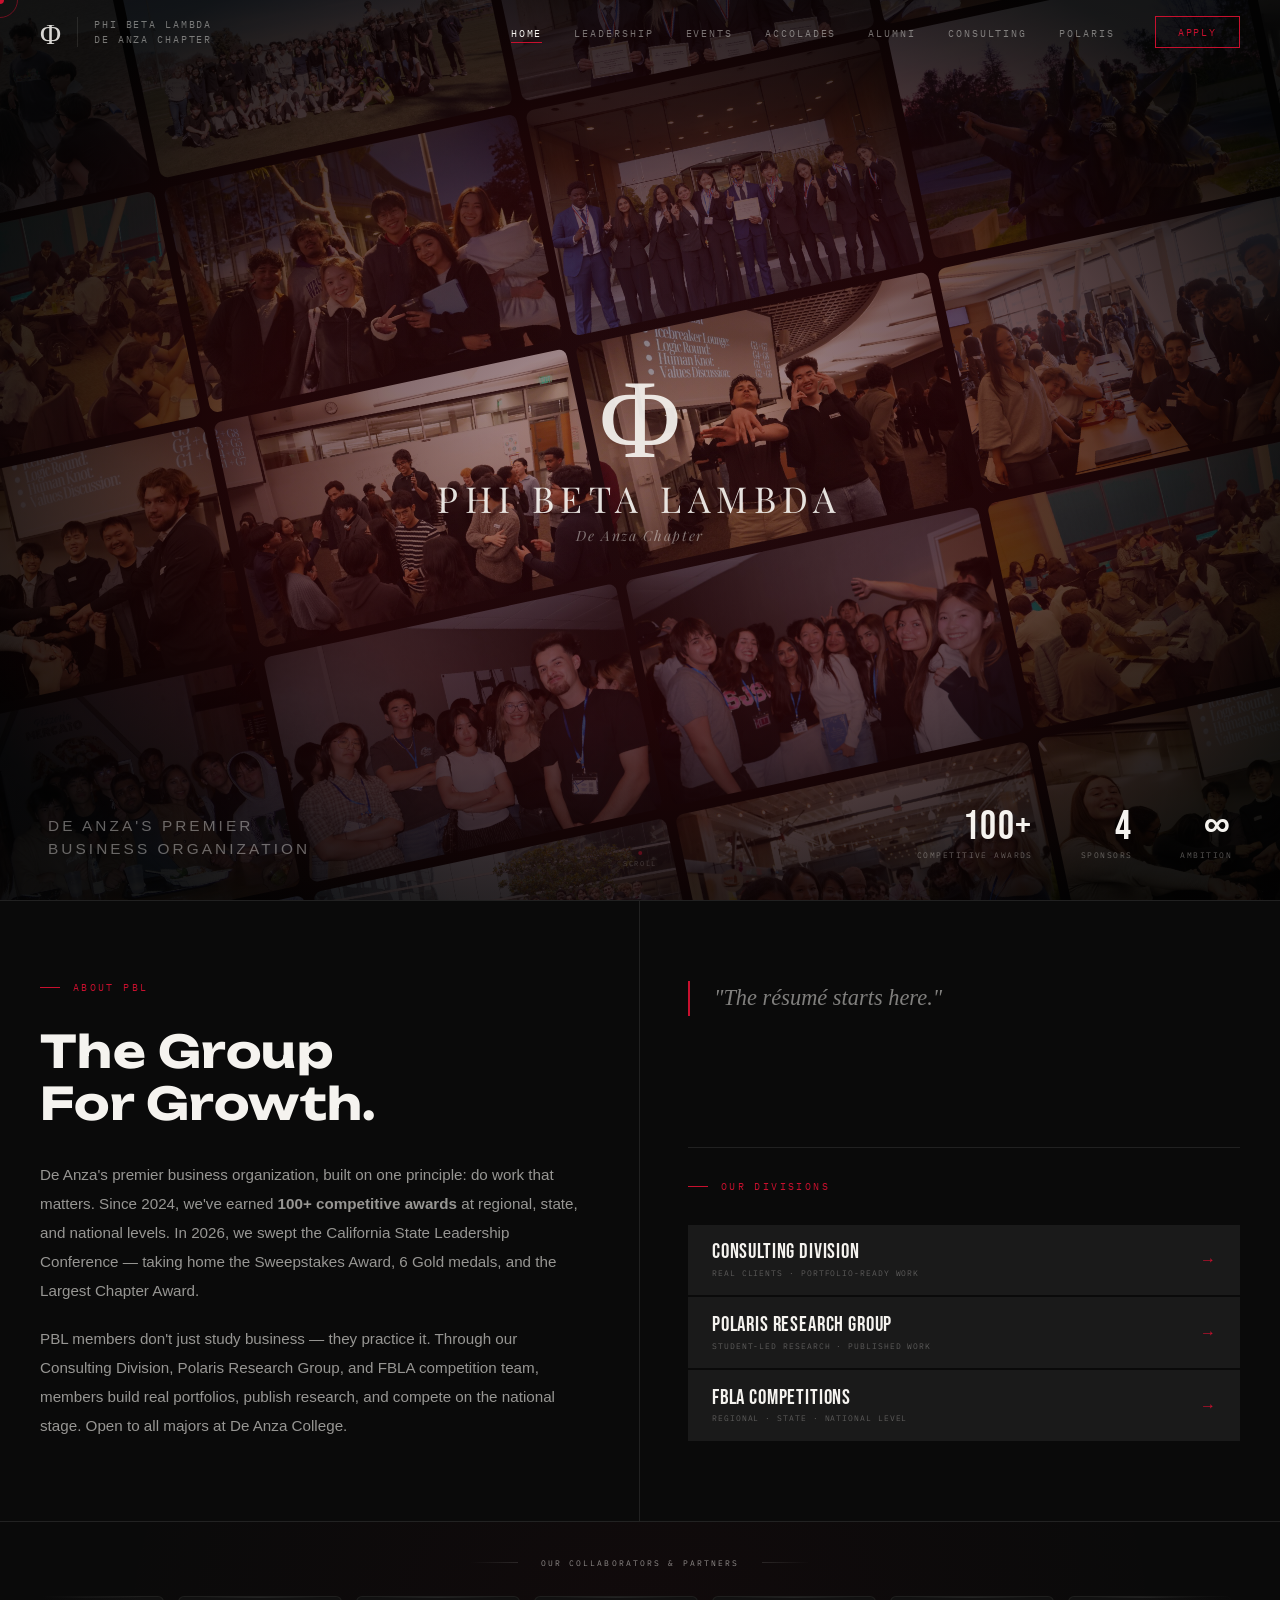
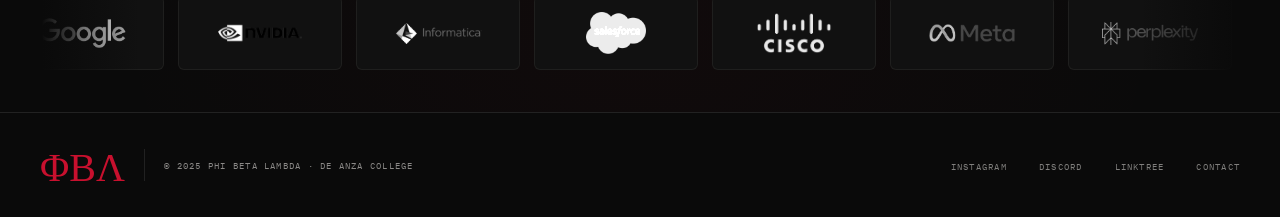
==== index.html @ a175745f "Remove grayscale filter from collab logos to show original colors Co-Authored-By: Claude Sonnet 4.6 " ====
<!DOCTYPE html>
<html lang="en">
<head>
<meta charset="UTF-8">
<meta name="viewport" content="width=device-width,initial-scale=1.0">
<title>Phi Beta Lambda — De Anza College</title>
<link rel="preconnect" href="https://fonts.googleapis.com">
<link rel="preconnect" href="https://fonts.gstatic.com" crossorigin>
<link href="https://fonts.googleapis.com/css2?family=Bebas+Neue&family=Unbounded:wght@400;700&family=DM+Sans:wght@300;400;500&family=IBM+Plex+Mono:wght@400;500&family=Playfair+Display:ital,wght@0,400;1,400&display=swap" rel="stylesheet">
<link rel="stylesheet" href="styles.css">
<style>
.sep-home{position:relative;width:100vw;height:100vh;overflow:hidden;background:#0a0a0a}
.sep-grid{position:absolute;inset:-30%;width:160%;height:160%;display:grid;grid-template-columns:repeat(5,1fr);grid-auto-rows:calc(160vh/5);gap:6px;transform:rotate(-12deg);transform-origin:center center}
.sep-tile{position:relative;overflow:hidden;background:#1a1010}
.sep-tile img{width:100%;height:100%;object-fit:cover;animation:tilePulse 3.5s ease-in-out infinite}
@keyframes tilePulse{0%,100%{opacity:.4}50%{opacity:.75}}
.sep-grid .sep-tile:nth-child(1) img{animation-delay:.17s}
.sep-grid .sep-tile:nth-child(2) img{animation-delay:.34s}
.sep-grid .sep-tile:nth-child(3) img{animation-delay:.51s}
.sep-grid .sep-tile:nth-child(4) img{animation-delay:.68s}
.sep-grid .sep-tile:nth-child(5) img{animation-delay:.85s}
.sep-grid .sep-tile:nth-child(6) img{animation-delay:1.02s}
.sep-grid .sep-tile:nth-child(7) img{animation-delay:1.19s}
.sep-grid .sep-tile:nth-child(8) img{animation-delay:1.36s}
.sep-grid .sep-tile:nth-child(9) img{animation-delay:1.53s}
.sep-grid .sep-tile:nth-child(10) img{animation-delay:1.7s}
.sep-grid .sep-tile:nth-child(11) img{animation-delay:1.87s}
.sep-grid .sep-tile:nth-child(12) img{animation-delay:2.04s}
.sep-grid .sep-tile:nth-child(13) img{animation-delay:2.21s}
.sep-grid .sep-tile:nth-child(14) img{animation-delay:2.38s}
.sep-grid .sep-tile:nth-child(15) img{animation-delay:2.55s}
.sep-grid .sep-tile:nth-child(16) img{animation-delay:2.72s}
.sep-grid .sep-tile:nth-child(17) img{animation-delay:2.89s}
.sep-grid .sep-tile:nth-child(18) img{animation-delay:3.06s}
.sep-grid .sep-tile:nth-child(19) img{animation-delay:3.23s}
.sep-grid .sep-tile:nth-child(20) img{animation-delay:3.4s}
.sep-grid .sep-tile:nth-child(21) img{animation-delay:.07s}
.sep-grid .sep-tile:nth-child(22) img{animation-delay:.24s}
.sep-grid .sep-tile:nth-child(23) img{animation-delay:.41s}
.sep-grid .sep-tile:nth-child(24) img{animation-delay:.58s}
.sep-grid .sep-tile:nth-child(25) img{animation-delay:.75s}
.sep-tile img{width:100%;height:100%;object-fit:cover;opacity:.55;transition:opacity .4s}
.sep-tile:hover img{opacity:1!important;animation-play-state:paused}
.sep-tile::after{content:'';position:absolute;inset:0;background:rgba(10,8,8,.2)}
.sep-overlay{position:absolute;inset:0;background:radial-gradient(ellipse 70% 70% at 50% 50%,rgba(10,8,8,.25) 0%,rgba(10,8,8,.65) 100%);pointer-events:none}
.sep-center{position:absolute;inset:0;display:flex;flex-direction:column;align-items:center;justify-content:center;z-index:10;pointer-events:none;gap:.5rem}
.sep-bottom{position:absolute;bottom:2.5rem;left:0;right:0;display:flex;justify-content:space-between;align-items:flex-end;padding:0 3rem;z-index:10;pointer-events:none}
.sep-wordmark-txt{font-size:clamp(.65rem,1.2vw,1rem);letter-spacing:.2em;text-transform:uppercase;color:rgba(245,243,239,.4);line-height:1.5}
.sep-stats{display:flex;gap:3rem}
.sep-stat-n{font-family:'Bebas Neue',sans-serif;font-size:2.5rem;color:var(--white);letter-spacing:.04em;line-height:1}
.sep-stat-l{font-family:'IBM Plex Mono',monospace;font-size:.5rem;letter-spacing:.18em;text-transform:uppercase;color:rgba(245,243,239,.35);margin-top:.2rem}
.sep-scroll-dot{width:4px;height:4px;background:var(--red);border-radius:50%;animation:scrollBounce 1.8s ease-in-out infinite;margin:0 auto}
@keyframes scrollBounce{0%,100%{transform:translateY(0)}50%{transform:translateY(8px)}}
#nav.on-home{background:transparent!important;border-color:transparent!important}
@media(max-width:768px){
  .sep-grid{grid-template-columns:repeat(3,1fr);gap:4px}
  .sep-bottom{flex-direction:column;align-items:center;gap:1.5rem;bottom:1.5rem;padding:0 1.5rem;text-align:center}
  .sep-stats{gap:2rem}
}
</style>
<style id="film-bg-css">
.film-bg{position:absolute;inset:-40%;width:180%;height:180%;display:flex;flex-direction:column;gap:10px;justify-content:center;overflow:hidden;transform:rotate(-12deg);transform-origin:center;pointer-events:none}
.film-row{display:flex;gap:10px;width:max-content;flex-shrink:0}
.film-row.rl{animation:scrollL 200s linear infinite}
.film-row.rr{animation:scrollR 240s linear infinite}
.fc{flex-shrink:0;width:360px;height:230px;border-radius:8px;background:#1a1010;background-size:cover;background-position:center}
.c1{background-image:url("images/home-film-strip-1.jpg");background-size:cover;background-position:center}.c2{background-image:url("images/home-film-strip-2.jpg");background-size:cover;background-position:center}.c3{background-image:url("images/home-film-strip-3.jpg");background-size:cover;background-position:center}.c4{background-image:url("images/home-film-strip-4.jpg");background-size:cover;background-position:center}.c5{background-image:url("images/home-film-strip-5.jpg");background-size:cover;background-position:center}.c6{background-image:url("images/home-film-strip-6.jpg");background-size:cover;background-position:center}.c7{background-image:url("images/home-film-strip-7.jpg");background-size:cover;background-position:center}.c8{background-image:url("images/home-film-strip-8.jpg");background-size:cover;background-position:center}.c9{background-image:url("images/home-film-strip-9.jpg");background-size:cover;background-position:center}.c10{background-image:url("images/home-film-strip-10.jpg");background-size:cover;background-position:center}.c11{background-image:url("images/home-film-strip-11.jpg");background-size:cover;background-position:center}.c12{background-image:url("images/home-film-strip-12.jpg");background-size:cover;background-position:center}.c13{background-image:url("images/home-film-strip-13.jpg");background-size:cover;background-position:center}.c14{background-image:url("images/home-film-strip-14.jpg");background-size:cover;background-position:center}.c15{background-image:url("images/home-film-strip-15.jpg");background-size:cover;background-position:center}.c16{background-image:url("images/home-film-strip-16.jpg");background-size:cover;background-position:center}.c17{background-image:url("images/home-film-strip-17.jpg");background-size:cover;background-position:center}.c18{background-image:url("images/home-film-strip-18.jpg");background-size:cover;background-position:center}
@keyframes scrollL{0%{transform:translateX(0)}100%{transform:translateX(-50%)}}
@keyframes scrollR{0%{transform:translateX(-50%)}100%{transform:translateX(0)}}
</style>
<style>
.sponsor-strip{border-top:1px solid var(--border);background:var(--black);padding:2.25rem 0;position:relative;overflow:hidden}
.sponsor-strip::before{content:'';position:absolute;inset:0;background:radial-gradient(ellipse 60% 300% at 50% 50%,rgba(200,16,46,.035) 0%,transparent 70%);pointer-events:none}
.sponsor-strip-label{font-family:'IBM Plex Mono',monospace;font-size:.47rem;letter-spacing:.28em;text-transform:uppercase;color:rgba(245,243,239,.55);text-align:center;margin-bottom:1.4rem;position:relative;z-index:1;display:flex;align-items:center;justify-content:center;gap:1.4rem}
.sponsor-strip-label::before,.sponsor-strip-label::after{content:'';width:48px;height:1px;background:linear-gradient(90deg,transparent,rgba(245,243,239,.12))}
.sponsor-strip-label::after{background:linear-gradient(270deg,transparent,rgba(245,243,239,.12))}
.sponsor-track-outer{overflow:visible;position:relative;z-index:1;clip-path:inset(0 0 -200px 0)}
.sponsor-track-outer::before,.sponsor-track-outer::after{content:'';position:absolute;top:0;bottom:0;width:140px;z-index:10;pointer-events:none}
.sponsor-track-outer::before{left:0;background:linear-gradient(90deg,var(--black) 30%,transparent)}
.sponsor-track-outer::after{right:0;background:linear-gradient(270deg,var(--black) 30%,transparent)}
.sponsor-track{display:flex;gap:14px;width:max-content;padding:6px 0;animation:sponsorScroll 40s linear infinite}
.sponsor-track.paused{animation-play-state:paused}
@keyframes sponsorScroll{0%{transform:translateX(0)}100%{transform:translateX(-50%)}}
.sponsor-logo{flex-shrink:0;width:164px;height:74px;background:#111;border:1px solid rgba(245,243,239,.06);border-radius:6px;display:flex;align-items:center;justify-content:center;cursor:pointer;position:relative;overflow:hidden;transition:border-color .4s,transform .45s cubic-bezier(.16,1,.3,1),box-shadow .45s;transform-origin:center}
.sponsor-logo::before{content:'';position:absolute;top:0;left:12%;right:12%;height:1px;background:linear-gradient(90deg,transparent,rgba(255,255,255,.07),transparent);pointer-events:none}
.sponsor-logo::after{content:'';position:absolute;inset:0;background:radial-gradient(circle at 50% 0%,rgba(255,255,255,.08),transparent 65%);opacity:0;transition:opacity .4s;pointer-events:none}
.sponsor-logo:hover{border-color:rgba(245,243,239,.2)}
.sponsor-logo.active{border-color:rgba(255,255,255,.78);transform:scale(1.13);z-index:20;background:#161616;box-shadow:0 0 0 1px rgba(255,255,255,.22),0 0 12px 3px rgba(255,255,255,.13),0 0 32px 8px rgba(255,255,255,.07),0 0 64px 18px rgba(255,255,255,.025)}
.sponsor-logo.active::after{opacity:1}
.sponsor-logo img{max-width:96px;max-height:42px;object-fit:contain;transition:transform .35s;position:relative;z-index:1;display:block}
.sponsor-logo:hover img{}
.sponsor-logo.active img{transform:scale(1.04)}
.sponsor-logo-name{font-family:'Bebas Neue',sans-serif;font-size:1.05rem;color:rgba(245,243,239,.38);letter-spacing:.08em;text-align:center;padding:0 12px;line-height:1.3;transition:color .3s;position:relative;z-index:1;user-select:none}
.sponsor-logo:hover .sponsor-logo-name{color:rgba(245,243,239,.68)}
.sponsor-logo.active .sponsor-logo-name{color:#f5f3ef}
.sponsor-tooltip{position:absolute;bottom:calc(100% + 10px);left:50%;transform:translateX(-50%) translateY(6px);background:#181818;border:1px solid rgba(255,255,255,.14);border-radius:4px;padding:.55rem 1rem;white-space:nowrap;pointer-events:none;z-index:30;opacity:0;transition:opacity .22s,transform .22s;box-shadow:0 0 0 1px rgba(255,255,255,.05),0 8px 28px rgba(0,0,0,.7)}
.sponsor-logo.active .sponsor-tooltip{opacity:1;transform:translateX(-50%) translateY(0)}
.sponsor-tooltip-name{font-family:'Bebas Neue',sans-serif;font-size:1rem;color:#f5f3ef;letter-spacing:.05em;line-height:1.2;margin-bottom:.2rem}
.sponsor-tooltip-type{font-family:'IBM Plex Mono',monospace;font-size:.42rem;letter-spacing:.18em;text-transform:uppercase;color:#c8102e}
.sponsor-tooltip::after{content:'';position:absolute;top:100%;left:50%;transform:translateX(-50%);border:5px solid transparent;border-top-color:#181818}
</style>
</head>
<body style="cursor:none">
<div class="cur" id="cur"></div>
<div class="cur-ring" id="ring"></div>
<div class="mob-overlay" id="mob">
  <button class="mob-close" onclick="closeMob()">Close ×</button>
  <ul class="mob-links">
    <li><a href="index.html">Home</a></li>
    <li><a href="leadership.html">Leadership</a></li>
    <li><a href="events.html">Events</a></li>
    <li><a href="accolades.html">Accolades</a></li>
    <li><a href="alumni.html">Alumni</a></li>
    <li><a href="consulting.html">Consulting</a></li>
    <li><a href="polaris.html">Polaris</a></li>
    <li><a href="contact.html">Contact</a></li>
  </ul>
  <div class="mob-meta">De Anza College · Cupertino, CA</div>
</div>
<nav id="nav">
  <div class="nav-left">
    <a href="index.html" style="background:none;border:none;cursor:pointer;padding:0;display:flex;align-items:center;text-decoration:none">
      <span style="font-family:'Playfair Display',serif;font-size:1.8rem;color:rgba(245,243,239,0.88);line-height:1;user-select:none">Φ</span>
    </a>
    <div class="nav-wordmark" style="border-left:1px solid var(--border);padding-left:1rem">Phi Beta Lambda<br>De Anza Chapter</div>
  </div>
  <div class="nav-right" style="display:flex;align-items:center;gap:2.5rem">
    <ul class="nav-links">
      <li><a id="nl-home" href="index.html">Home</a></li>
      <li><a id="nl-leadership" href="leadership.html">Leadership</a></li>
      <li><a id="nl-events" href="events.html">Events</a></li>
      <li><a id="nl-accolades" href="accolades.html">Accolades</a></li>
      <li><a id="nl-alumni" href="alumni.html">Alumni</a></li>
      <li><a id="nl-consulting" href="consulting.html">Consulting</a></li>
      <li><a id="nl-polaris" href="polaris.html">Polaris</a></li>
    </ul>
    <a href="https://forms.gle/2zixWcFPcGG6sCBF7" target="_blank" class="nav-apply" style="flex-shrink:0">Apply</a>
    <button class="hamburger" onclick="openMob()"><span></span><span></span><span></span></button>
  </div>
</nav>
<div class="page active">
<div class="sep-home">
  <div class="film-bg">
    <div class="film-row rl"><div class="fc c1"></div><div class="fc c2"></div><div class="fc c3"></div><div class="fc c4"></div><div class="fc c5"></div><div class="fc c6"></div><div class="fc c7"></div><div class="fc c8"></div><div class="fc c9"></div><div class="fc c10"></div><div class="fc c11"></div><div class="fc c12"></div><div class="fc c13"></div><div class="fc c14"></div><div class="fc c15"></div><div class="fc c16"></div><div class="fc c17"></div><div class="fc c18"></div><div class="fc c1"></div><div class="fc c2"></div><div class="fc c3"></div><div class="fc c4"></div><div class="fc c5"></div><div class="fc c6"></div><div class="fc c7"></div><div class="fc c8"></div><div class="fc c9"></div><div class="fc c10"></div><div class="fc c11"></div><div class="fc c12"></div><div class="fc c13"></div><div class="fc c14"></div><div class="fc c15"></div><div class="fc c16"></div><div class="fc c17"></div><div class="fc c18"></div></div>
    <div class="film-row rr"><div class="fc c7"></div><div class="fc c8"></div><div class="fc c9"></div><div class="fc c10"></div><div class="fc c11"></div><div class="fc c12"></div><div class="fc c13"></div><div class="fc c14"></div><div class="fc c15"></div><div class="fc c16"></div><div class="fc c17"></div><div class="fc c18"></div><div class="fc c1"></div><div class="fc c2"></div><div class="fc c3"></div><div class="fc c4"></div><div class="fc c5"></div><div class="fc c6"></div><div class="fc c7"></div><div class="fc c8"></div><div class="fc c9"></div><div class="fc c10"></div><div class="fc c11"></div><div class="fc c12"></div><div class="fc c13"></div><div class="fc c14"></div><div class="fc c15"></div><div class="fc c16"></div><div class="fc c17"></div><div class="fc c18"></div><div class="fc c1"></div><div class="fc c2"></div><div class="fc c3"></div><div class="fc c4"></div><div class="fc c5"></div><div class="fc c6"></div></div>
    <div class="film-row rl"><div class="fc c13"></div><div class="fc c14"></div><div class="fc c15"></div><div class="fc c16"></div><div class="fc c17"></div><div class="fc c18"></div><div class="fc c1"></div><div class="fc c2"></div><div class="fc c3"></div><div class="fc c4"></div><div class="fc c5"></div><div class="fc c6"></div><div class="fc c7"></div><div class="fc c8"></div><div class="fc c9"></div><div class="fc c10"></div><div class="fc c11"></div><div class="fc c12"></div><div class="fc c13"></div><div class="fc c14"></div><div class="fc c15"></div><div class="fc c16"></div><div class="fc c17"></div><div class="fc c18"></div><div class="fc c1"></div><div class="fc c2"></div><div class="fc c3"></div><div class="fc c4"></div><div class="fc c5"></div><div class="fc c6"></div><div class="fc c7"></div><div class="fc c8"></div><div class="fc c9"></div><div class="fc c10"></div><div class="fc c11"></div><div class="fc c12"></div></div>
    <div class="film-row rr"><div class="fc c4"></div><div class="fc c5"></div><div class="fc c6"></div><div class="fc c7"></div><div class="fc c8"></div><div class="fc c9"></div><div class="fc c10"></div><div class="fc c11"></div><div class="fc c12"></div><div class="fc c13"></div><div class="fc c14"></div><div class="fc c15"></div><div class="fc c16"></div><div class="fc c17"></div><div class="fc c18"></div><div class="fc c1"></div><div class="fc c2"></div><div class="fc c3"></div><div class="fc c4"></div><div class="fc c5"></div><div class="fc c6"></div><div class="fc c7"></div><div class="fc c8"></div><div class="fc c9"></div><div class="fc c10"></div><div class="fc c11"></div><div class="fc c12"></div><div class="fc c13"></div><div class="fc c14"></div><div class="fc c15"></div><div class="fc c16"></div><div class="fc c17"></div><div class="fc c18"></div><div class="fc c1"></div><div class="fc c2"></div><div class="fc c3"></div></div>
    <div class="film-row rl"><div class="fc c10"></div><div class="fc c11"></div><div class="fc c12"></div><div class="fc c13"></div><div class="fc c14"></div><div class="fc c15"></div><div class="fc c16"></div><div class="fc c17"></div><div class="fc c18"></div><div class="fc c1"></div><div class="fc c2"></div><div class="fc c3"></div><div class="fc c4"></div><div class="fc c5"></div><div class="fc c6"></div><div class="fc c7"></div><div class="fc c8"></div><div class="fc c9"></div><div class="fc c10"></div><div class="fc c11"></div><div class="fc c12"></div><div class="fc c13"></div><div class="fc c14"></div><div class="fc c15"></div><div class="fc c16"></div><div class="fc c17"></div><div class="fc c18"></div><div class="fc c1"></div><div class="fc c2"></div><div class="fc c3"></div><div class="fc c4"></div><div class="fc c5"></div><div class="fc c6"></div><div class="fc c7"></div><div class="fc c8"></div><div class="fc c9"></div></div>
  </div>
  <div class="sep-overlay"></div>
  <div style="position:absolute;inset:0;pointer-events:none;z-index:2;background:radial-gradient(ellipse 60% 60% at 50% 50%,rgba(200,16,46,0.12) 0%,rgba(60,0,5,0.45) 50%,rgba(0,0,0,0.78) 100%)"></div>
  <div class="sep-center">
    <div style="font-family:'Playfair Display',serif;font-size:7rem;color:rgba(245,243,239,0.92);line-height:1;user-select:none">Φ</div>
    <div style="font-family:'Playfair Display',serif;font-weight:400;font-size:clamp(1.4rem,2.8vw,2.6rem);letter-spacing:.18em;color:rgba(245,243,239,.92);text-align:center;line-height:1.1;margin-top:.25rem">PHI BETA LAMBDA</div>
    <div style="font-family:'Playfair Display',serif;font-weight:400;font-style:italic;font-size:clamp(.7rem,1.1vw,1rem);letter-spacing:.12em;color:rgba(245,243,239,.45);text-align:center">De Anza Chapter</div>
  </div>
  <div class="sep-bottom">
    <div class="sep-wordmark-txt">De Anza's Premier<br>Business Organization</div>
    <div class="sep-stats">
      <div style="text-align:right"><div class="sep-stat-n">100+</div><div class="sep-stat-l">Competitive Awards</div></div>
      <div style="text-align:right"><div class="sep-stat-n">4</div><div class="sep-stat-l">Sponsors</div></div>
      <div style="text-align:right"><div class="sep-stat-n">∞</div><div class="sep-stat-l">Ambition</div></div>
    </div>
  </div>
  <div style="position:absolute;bottom:2rem;left:50%;transform:translateX(-50%);z-index:10;opacity:.4;text-align:center">
    <div class="sep-scroll-dot"></div>
    <div style="font-family:'IBM Plex Mono',monospace;font-size:.45rem;letter-spacing:.22em;text-transform:uppercase;color:rgba(245,243,239,.5);margin-top:4px">Scroll</div>
  </div>
</div>

<div class="about-band">
  <div class="about-left">
    <div class="sec-tag">About PBL</div>
    <h2 class="sec-h">The Group<br>For Growth.</h2>
    <div class="sec-body">
      <p>De Anza's premier business organization, built on one principle: do work that matters. Since 2024, we've earned <strong>100+ competitive awards</strong> at regional, state, and national levels. In 2026, we swept the California State Leadership Conference — taking home the Sweepstakes Award, 6 Gold medals, and the Largest Chapter Award.</p>
      <p style="margin-top:1.25rem">PBL members don't just study business — they practice it. Through our Consulting Division, Polaris Research Group, and FBLA competition team, members build real portfolios, publish research, and compete on the national stage. Open to all majors at De Anza College.</p>
    </div>
  </div>
  <div class="about-right">
    <blockquote class="about-quote">"The résumé starts here."</blockquote>
    <div style="margin-top:2rem;border-top:1px solid var(--border);padding-top:2rem">
      <div class="sec-tag">Our Divisions</div>
      <div style="display:flex;flex-direction:column;gap:2px;margin-top:1rem">
        <a href="consulting.html" style="display:flex;align-items:center;justify-content:space-between;padding:1.1rem 1.5rem;background:var(--gray);text-decoration:none;transition:background .2s" onmouseover="this.style.background='#222'" onmouseout="this.style.background='var(--gray)'">
          <div>
            <div style="font-family:'Bebas Neue',sans-serif;font-size:1.3rem;letter-spacing:.04em;color:var(--white);line-height:1">Consulting Division</div>
            <div style="font-family:'IBM Plex Mono',monospace;font-size:.48rem;letter-spacing:.12em;text-transform:uppercase;color:rgba(245,243,239,.3);margin-top:.3rem">Real Clients · Portfolio-Ready Work</div>
          </div>
          <span style="font-size:1rem;color:var(--red)">→</span>
        </a>
        <a href="polaris.html" style="display:flex;align-items:center;justify-content:space-between;padding:1.1rem 1.5rem;background:var(--gray);text-decoration:none;transition:background .2s" onmouseover="this.style.background='#222'" onmouseout="this.style.background='var(--gray)'">
          <div>
            <div style="font-family:'Bebas Neue',sans-serif;font-size:1.3rem;letter-spacing:.04em;color:var(--white);line-height:1">Polaris Research Group</div>
            <div style="font-family:'IBM Plex Mono',monospace;font-size:.48rem;letter-spacing:.12em;text-transform:uppercase;color:rgba(245,243,239,.3);margin-top:.3rem">Student-Led Research · Published Work</div>
          </div>
          <span style="font-size:1rem;color:var(--red)">→</span>
        </a>
        <a href="accolades.html" style="display:flex;align-items:center;justify-content:space-between;padding:1.1rem 1.5rem;background:var(--gray);text-decoration:none;transition:background .2s" onmouseover="this.style.background='#222'" onmouseout="this.style.background='var(--gray)'">
          <div>
            <div style="font-family:'Bebas Neue',sans-serif;font-size:1.3rem;letter-spacing:.04em;color:var(--white);line-height:1">FBLA Competitions</div>
            <div style="font-family:'IBM Plex Mono',monospace;font-size:.48rem;letter-spacing:.12em;text-transform:uppercase;color:rgba(245,243,239,.3);margin-top:.3rem">Regional · State · National Level</div>
          </div>
          <span style="font-size:1rem;color:var(--red)">→</span>
        </a>
      </div>
    </div>
  </div>
</div>

<div class="sponsor-strip">
  <div class="sponsor-strip-label">Our Collaborators &amp; Partners</div>
  <div class="sponsor-track-outer">
    <div class="sponsor-track" id="sponsorTrack">
      <div class="sponsor-logo" data-name="Google" data-type="Technology"><img src="images/google.png" alt="Google"><span class="sponsor-logo-name" style="display:none">Google</span><div class="sponsor-tooltip"><div class="sponsor-tooltip-name">Google</div><div class="sponsor-tooltip-type">Technology</div></div></div>
      <div class="sponsor-logo" data-name="NVIDIA" data-type="AI & Hardware"><img src="images/nvidia.png" alt="NVIDIA"><span class="sponsor-logo-name" style="display:none">NVIDIA</span><div class="sponsor-tooltip"><div class="sponsor-tooltip-name">NVIDIA</div><div class="sponsor-tooltip-type">AI & Hardware</div></div></div>
      <div class="sponsor-logo" data-name="Informatica" data-type="Data Management"><img src="images/informatica.png" alt="Informatica"><span class="sponsor-logo-name" style="display:none">Informatica</span><div class="sponsor-tooltip"><div class="sponsor-tooltip-name">Informatica</div><div class="sponsor-tooltip-type">Data Management</div></div></div>
      <div class="sponsor-logo" data-name="Salesforce" data-type="CRM & Cloud"><img src="images/salesforce.png" alt="Salesforce"><span class="sponsor-logo-name" style="display:none">Salesforce</span><div class="sponsor-tooltip"><div class="sponsor-tooltip-name">Salesforce</div><div class="sponsor-tooltip-type">CRM & Cloud</div></div></div>
      <div class="sponsor-logo" data-name="Cisco" data-type="Networking"><img src="images/cisco.png" alt="Cisco"><span class="sponsor-logo-name" style="display:none">Cisco</span><div class="sponsor-tooltip"><div class="sponsor-tooltip-name">Cisco</div><div class="sponsor-tooltip-type">Networking</div></div></div>
      <div class="sponsor-logo" data-name="Meta" data-type="Social Technology"><img src="images/meta.png" alt="Meta"><span class="sponsor-logo-name" style="display:none">Meta</span><div class="sponsor-tooltip"><div class="sponsor-tooltip-name">Meta</div><div class="sponsor-tooltip-type">Social Technology</div></div></div>
      <div class="sponsor-logo" data-name="Perplexity" data-type="AI Search"><img src="images/perplexity.png" alt="Perplexity"><span class="sponsor-logo-name" style="display:none">Perplexity</span><div class="sponsor-tooltip"><div class="sponsor-tooltip-name">Perplexity</div><div class="sponsor-tooltip-type">AI Search</div></div></div>
      <div class="sponsor-logo" data-name="McAfee" data-type="Cybersecurity"><img src="images/mcafee.png" alt="McAfee"><span class="sponsor-logo-name" style="display:none">McAfee</span><div class="sponsor-tooltip"><div class="sponsor-tooltip-name">McAfee</div><div class="sponsor-tooltip-type">Cybersecurity</div></div></div>
      <div class="sponsor-logo" data-name="GoDaddy" data-type="Web Services"><img src="images/godaddy.png" alt="GoDaddy"><span class="sponsor-logo-name" style="display:none">GoDaddy</span><div class="sponsor-tooltip"><div class="sponsor-tooltip-name">GoDaddy</div><div class="sponsor-tooltip-type">Web Services</div></div></div>
      <div class="sponsor-logo" data-name="Goldman Sachs" data-type="Investment Banking"><img src="images/goldman-sachs.png" alt="Goldman Sachs"><span class="sponsor-logo-name" style="display:none">Goldman Sachs</span><div class="sponsor-tooltip"><div class="sponsor-tooltip-name">Goldman Sachs</div><div class="sponsor-tooltip-type">Investment Banking</div></div></div>
      <div class="sponsor-logo" data-name="Amazon" data-type="Cloud & E-Commerce"><img src="images/amazon.png" alt="Amazon"><span class="sponsor-logo-name" style="display:none">Amazon</span><div class="sponsor-tooltip"><div class="sponsor-tooltip-name">Amazon</div><div class="sponsor-tooltip-type">Cloud & E-Commerce</div></div></div>
      <div class="sponsor-logo" data-name="ElevenLabs" data-type="AI Voice"><img src="images/elevenlabs.png" alt="ElevenLabs"><span class="sponsor-logo-name" style="display:none">ElevenLabs</span><div class="sponsor-tooltip"><div class="sponsor-tooltip-name">ElevenLabs</div><div class="sponsor-tooltip-type">AI Voice</div></div></div>
      <div class="sponsor-logo" data-name="Google" data-type="Technology"><img src="images/google.png" alt="Google"><span class="sponsor-logo-name" style="display:none">Google</span><div class="sponsor-tooltip"><div class="sponsor-tooltip-name">Google</div><div class="sponsor-tooltip-type">Technology</div></div></div>
      <div class="sponsor-logo" data-name="NVIDIA" data-type="AI & Hardware"><img src="images/nvidia.png" alt="NVIDIA"><span class="sponsor-logo-name" style="display:none">NVIDIA</span><div class="sponsor-tooltip"><div class="sponsor-tooltip-name">NVIDIA</div><div class="sponsor-tooltip-type">AI & Hardware</div></div></div>
      <div class="sponsor-logo" data-name="Informatica" data-type="Data Management"><img src="images/informatica.png" alt="Informatica"><span class="sponsor-logo-name" style="display:none">Informatica</span><div class="sponsor-tooltip"><div class="sponsor-tooltip-name">Informatica</div><div class="sponsor-tooltip-type">Data Management</div></div></div>
      <div class="sponsor-logo" data-name="Salesforce" data-type="CRM & Cloud"><img src="images/salesforce.png" alt="Salesforce"><span class="sponsor-logo-name" style="display:none">Salesforce</span><div class="sponsor-tooltip"><div class="sponsor-tooltip-name">Salesforce</div><div class="sponsor-tooltip-type">CRM & Cloud</div></div></div>
      <div class="sponsor-logo" data-name="Cisco" data-type="Networking"><img src="images/cisco.png" alt="Cisco"><span class="sponsor-logo-name" style="display:none">Cisco</span><div class="sponsor-tooltip"><div class="sponsor-tooltip-name">Cisco</div><div class="sponsor-tooltip-type">Networking</div></div></div>
      <div class="sponsor-logo" data-name="Meta" data-type="Social Technology"><img src="images/meta.png" alt="Meta"><span class="sponsor-logo-name" style="display:none">Meta</span><div class="sponsor-tooltip"><div class="sponsor-tooltip-name">Meta</div><div class="sponsor-tooltip-type">Social Technology</div></div></div>
      <div class="sponsor-logo" data-name="Perplexity" data-type="AI Search"><img src="images/perplexity.png" alt="Perplexity"><span class="sponsor-logo-name" style="display:none">Perplexity</span><div class="sponsor-tooltip"><div class="sponsor-tooltip-name">Perplexity</div><div class="sponsor-tooltip-type">AI Search</div></div></div>
      <div class="sponsor-logo" data-name="McAfee" data-type="Cybersecurity"><img src="images/mcafee.png" alt="McAfee"><span class="sponsor-logo-name" style="display:none">McAfee</span><div class="sponsor-tooltip"><div class="sponsor-tooltip-name">McAfee</div><div class="sponsor-tooltip-type">Cybersecurity</div></div></div>
      <div class="sponsor-logo" data-name="GoDaddy" data-type="Web Services"><img src="images/godaddy.png" alt="GoDaddy"><span class="sponsor-logo-name" style="display:none">GoDaddy</span><div class="sponsor-tooltip"><div class="sponsor-tooltip-name">GoDaddy</div><div class="sponsor-tooltip-type">Web Services</div></div></div>
      <div class="sponsor-logo" data-name="Goldman Sachs" data-type="Investment Banking"><img src="images/goldman-sachs.png" alt="Goldman Sachs"><span class="sponsor-logo-name" style="display:none">Goldman Sachs</span><div class="sponsor-tooltip"><div class="sponsor-tooltip-name">Goldman Sachs</div><div class="sponsor-tooltip-type">Investment Banking</div></div></div>
      <div class="sponsor-logo" data-name="Amazon" data-type="Cloud & E-Commerce"><img src="images/amazon.png" alt="Amazon"><span class="sponsor-logo-name" style="display:none">Amazon</span><div class="sponsor-tooltip"><div class="sponsor-tooltip-name">Amazon</div><div class="sponsor-tooltip-type">Cloud & E-Commerce</div></div></div>
      <div class="sponsor-logo" data-name="ElevenLabs" data-type="AI Voice"><img src="images/elevenlabs.png" alt="ElevenLabs"><span class="sponsor-logo-name" style="display:none">ElevenLabs</span><div class="sponsor-tooltip"><div class="sponsor-tooltip-name">ElevenLabs</div><div class="sponsor-tooltip-type">AI Voice</div></div></div>
    </div>
  </div>
</div>

</div>

<footer style="display:flex;align-items:center;justify-content:space-between;padding:2rem 2.5rem;border-top:1px solid var(--border);flex-wrap:wrap;gap:1rem">
  <div style="display:flex;align-items:center;gap:1.2rem">
    <span class="foot-logo">ΦΒΛ</span>
    <div style="width:1px;height:2rem;background:var(--border)"></div>
    <span class="foot-copy">© 2025 Phi Beta Lambda · De Anza College</span>
  </div>
  <ul class="foot-links">
    <li><a href="https://instagram.com/deanzapbl" target="_blank">Instagram</a></li>
    <li><a href="https://discord.gg/w7zap3SfUm" target="_blank">Discord</a></li>
    <li><a href="https://linktr.ee/deanzapbl" target="_blank">Linktree</a></li>
    <li><a href="contact.html">Contact</a></li>
  </ul>
</footer>

<script src="main.js"></script>
</body>
</html>
---- styles.css ----
:root{--black:#0a0a0a;--white:#f5f3ef;--red:#c8102e;--gray:#1a1a1a;--gray2:#2e2e2e;--gray-light:#888;--border:rgba(245,243,239,0.1);--border-red:rgba(200,16,46,0.3)}
*,*::before,*::after{box-sizing:border-box;margin:0;padding:0}
html{scroll-behavior:smooth}
body{background:var(--black);color:var(--white);font-family:'IBM Plex Sans',sans-serif;overflow-x:hidden;-webkit-font-smoothing:antialiased;cursor:none}
.cur{position:fixed;width:8px;height:8px;background:var(--red);border-radius:50%;pointer-events:none;z-index:9999;transform:translate(-50%,-50%);transition:width .2s,height .2s}
.cur-ring{position:fixed;width:36px;height:36px;border:1px solid rgba(200,16,46,0.5);border-radius:50%;pointer-events:none;z-index:9998;transform:translate(-50%,-50%);transition:all .12s ease}
nav{position:fixed;top:0;left:0;right:0;z-index:500;padding:0 2.5rem;height:64px;display:flex;align-items:center;justify-content:space-between;transition:all .4s}
nav.scrolled{background:rgba(10,10,10,.92);backdrop-filter:blur(20px);border-bottom:1px solid var(--border)}
.nav-left{display:flex;align-items:center;gap:1rem}
.nav-phi{font-family:'Bebas Neue',sans-serif;font-size:2rem;color:var(--red);letter-spacing:.05em;line-height:1;text-decoration:none;cursor:pointer;background:none;border:none}
.nav-wordmark{font-family:'IBM Plex Mono',monospace;font-size:.65rem;letter-spacing:.18em;text-transform:uppercase;color:rgba(245,243,239,.45);line-height:1.4;border-left:1px solid var(--border);padding-left:1rem}
.nav-links{display:flex;gap:2rem;list-style:none}
.nav-links a{font-family:'IBM Plex Mono',monospace;font-size:.6rem;letter-spacing:.2em;text-transform:uppercase;color:rgba(245,243,239,.45);text-decoration:none;transition:color .2s;cursor:pointer;background:none;border:none}
.nav-links a:hover,.nav-links a.active{color:var(--white)}
.nav-links a.active{border-bottom:1px solid var(--red);padding-bottom:2px}
.nav-apply{font-family:'IBM Plex Mono',monospace;font-size:.6rem;letter-spacing:.18em;text-transform:uppercase;padding:.55rem 1.4rem;border:1px solid var(--red);color:var(--red);text-decoration:none;transition:all .2s}
.nav-apply:hover{background:var(--red);color:var(--white)}
.hamburger{display:none;flex-direction:column;gap:5px;background:none;border:none;cursor:pointer;padding:4px}
.hamburger span{display:block;width:20px;height:1px;background:rgba(245,243,239,.6)}
.mob-overlay{position:fixed;inset:0;background:var(--black);z-index:400;display:flex;flex-direction:column;justify-content:center;padding:2.5rem;opacity:0;pointer-events:none;transition:opacity .3s}
.mob-overlay.open{opacity:1;pointer-events:all}
.mob-close{position:absolute;top:1.5rem;right:2rem;background:none;border:none;color:rgba(245,243,239,.4);font-family:'IBM Plex Mono',monospace;font-size:.6rem;letter-spacing:.2em;text-transform:uppercase;cursor:pointer}
.mob-links{list-style:none}
.mob-links a{font-family:'Bebas Neue',sans-serif;font-size:clamp(3rem,10vw,5.5rem);letter-spacing:.04em;color:var(--white);text-decoration:none;display:block;line-height:1.1;cursor:pointer;background:none;border:none;transition:color .15s}
.mob-links a:hover{color:var(--red)}
.mob-meta{margin-top:3rem;font-family:'IBM Plex Mono',monospace;font-size:.6rem;letter-spacing:.18em;text-transform:uppercase;color:rgba(245,243,239,.3)}
.page{display:none;min-height:100vh}
.page.active{display:block;animation:pageIn .42s cubic-bezier(.16,1,.3,1) both}
@keyframes pageIn{from{opacity:0;transform:translateY(16px)}to{opacity:1;transform:translateY(0)}}
footer{padding:3rem 2.5rem;border-top:1px solid var(--border);display:flex;align-items:center;justify-content:space-between;flex-wrap:wrap;gap:1rem}
.foot-logo{font-family:'Playfair Display',serif;font-size:2.5rem;color:var(--red);line-height:1}
.foot-copy{font-family:'IBM Plex Mono',monospace;font-size:.55rem;letter-spacing:.14em;text-transform:uppercase;color:rgba(245,243,239,.55)}
.foot-links{display:flex;gap:2rem;list-style:none}
.foot-links a{font-family:'IBM Plex Mono',monospace;font-size:.55rem;letter-spacing:.14em;text-transform:uppercase;color:rgba(245,243,239,.5);text-decoration:none;transition:color .2s}
.foot-links a:hover{color:var(--white)}
.sec-tag{font-family:'IBM Plex Mono',monospace;font-size:.6rem;letter-spacing:.25em;text-transform:uppercase;color:var(--red);margin-bottom:2rem;display:flex;align-items:center;gap:.8rem}
.sec-tag::before{content:'';width:20px;height:1px;background:var(--red)}
.sec-h{font-family:'Unbounded',sans-serif;font-weight:700;font-size:clamp(1.5rem,3.5vw,3rem);letter-spacing:.01em;line-height:1.15;margin-bottom:2rem}
.sec-body{font-size:.95rem;line-height:1.9;color:rgba(245,243,239,.6);max-width:640px}
.pill{font-family:'IBM Plex Mono',monospace;font-size:.55rem;letter-spacing:.14em;text-transform:uppercase;padding:.4rem 1rem;border:1px solid var(--border-red);color:rgba(200,16,46,.7);transition:all .2s;cursor:default;display:inline-block}
.pill:hover{background:var(--red);color:var(--white);border-color:var(--red)}
.btn{display:inline-block;font-family:'IBM Plex Mono',monospace;font-size:.65rem;letter-spacing:.2em;text-transform:uppercase;padding:1rem 2.5rem;text-decoration:none;transition:all .2s;cursor:pointer;border:none}
.btn-red{background:var(--red);color:var(--white)}.btn-red:hover{background:#a00d24}
.btn-outline{background:transparent;border:1px solid var(--red);color:var(--red)}.btn-outline:hover{background:var(--red);color:var(--white)}
.exec-initials{font-family:'Bebas Neue',sans-serif;font-size:4rem;color:rgba(200,16,46,.22);letter-spacing:.05em;line-height:1;user-select:none}
.award-row{font-size:.88rem;color:rgba(245,243,239,.55);line-height:1.6;padding:.5rem 0;border-bottom:1px solid rgba(245,243,239,.04)}
.award-row span{display:block;font-family:'IBM Plex Mono',monospace;font-size:.5rem;letter-spacing:.12em;text-transform:uppercase;color:rgba(245,243,239,.3);margin-top:.15rem}
.award-row.gold{color:rgba(245,243,239,.95)}.award-row.silver{color:rgba(245,243,239,.75)}.award-row.bronze{color:rgba(245,243,239,.65)}
.page-hero{padding:9rem 2.5rem 5rem;min-height:100vh;display:flex;flex-direction:column;justify-content:center;position:relative;overflow:hidden;border-bottom:1px solid var(--border);background:#050505}
.page-hero::before{content:'';position:absolute;inset:0;background:repeating-linear-gradient(0deg,transparent,transparent 2px,rgba(0,0,0,.04) 2px,rgba(0,0,0,.04) 4px);pointer-events:none;z-index:1}
.page-hero::after{content:'';position:absolute;left:0;right:0;height:2px;background:linear-gradient(90deg,transparent 0%,rgba(200,16,46,.5) 30%,rgba(200,16,46,.8) 50%,rgba(200,16,46,.5) 70%,transparent 100%);animation:heroScan 4s linear infinite;pointer-events:none;z-index:2}
@keyframes heroScan{0%{top:-2px;opacity:0}5%{opacity:1}95%{opacity:1}100%{top:100%;opacity:0}}
.hero-tag{font-family:'IBM Plex Mono',monospace;font-size:.6rem;letter-spacing:.28em;text-transform:uppercase;color:rgba(200,16,46,.9);margin-bottom:2rem;display:flex;align-items:center;gap:1rem;opacity:0;animation:fadeIn .6s .2s forwards;position:relative;z-index:3}
.hero-tag::before{content:'';width:6px;height:6px;background:var(--red);border-radius:50%;animation:heroBlink 1.5s infinite}
@keyframes heroBlink{0%,100%{opacity:1}50%{opacity:0.2}}
.page-title{font-family:'Unbounded',sans-serif;font-weight:700;font-size:clamp(4rem,10vw,9rem);line-height:.95;letter-spacing:-.01em;position:relative;z-index:3;margin-bottom:0}
.page-title span{display:block;opacity:0;transform:translateY(50px);animation:slideUp .9s cubic-bezier(.16,1,.3,1) forwards}
.page-title span:nth-child(1){animation-delay:.15s;color:var(--white)}
.page-title span:nth-child(2){animation-delay:.28s;color:var(--red);animation-name:slideUpGlitch}
@keyframes slideUpGlitch{0%{opacity:0;transform:translateY(50px)}60%{opacity:1;transform:translateY(0)}62%{transform:translateX(-3px)}64%{transform:translateX(3px)}66%{transform:translateX(-2px)}68%,100%{transform:translateX(0);opacity:1}}
.page-sub{font-family:'IBM Plex Mono',monospace;font-size:clamp(.7rem,1.2vw,.9rem);letter-spacing:.12em;color:rgba(245,243,239,.3);margin-top:2.5rem;max-width:560px;opacity:0;animation:fadeIn .8s .8s forwards;position:relative;z-index:3;border-left:2px solid rgba(200,16,46,.3);padding-left:1rem;line-height:1.8}
.page-hero-wm{position:absolute;right:2.5rem;bottom:2rem;font-family:'Bebas Neue',sans-serif;font-size:12rem;color:rgba(200,16,46,.025);line-height:1;user-select:none;pointer-events:none;z-index:0;opacity:0;animation:fadeIn 1s 1s forwards}
.page-hero-year{position:absolute;top:5.5rem;right:2.5rem;font-family:'IBM Plex Mono',monospace;font-size:.55rem;letter-spacing:.2em;color:rgba(245,243,239,.15);z-index:3;opacity:0;animation:fadeIn .6s .3s forwards}
.sw{max-width:1400px;margin:0 auto;padding:5rem 2.5rem}
.hero{min-height:100vh;display:grid;grid-template-rows:1fr auto;padding:0 2.5rem;padding-top:64px;position:relative;overflow:hidden}
.hero-bg{position:absolute;inset:0;background:radial-gradient(ellipse 60% 50% at 70% 40%,rgba(200,16,46,.07) 0%,transparent 70%);pointer-events:none}
.hero-grid-bg{position:absolute;inset:0;opacity:.03;background-image:linear-gradient(to right,var(--white) 1px,transparent 1px),linear-gradient(to bottom,var(--white) 1px,transparent 1px);background-size:80px 80px;pointer-events:none}
.hero-photo-bg{position:absolute;inset:0;background-image:url('images/home-hero-bg.jpg');background-size:cover;background-position:center;opacity:.07;pointer-events:none}
.hero-content{display:flex;flex-direction:column;justify-content:flex-end;padding-bottom:4rem;position:relative;z-index:1}
.hero-eyebrow{font-family:'IBM Plex Mono',monospace;font-size:.65rem;letter-spacing:.28em;text-transform:uppercase;color:var(--red);margin-bottom:2rem;display:flex;align-items:center;gap:1rem;opacity:0;animation:fadeIn .8s .2s forwards}
.hero-eyebrow::before{content:'';width:32px;height:1px;background:var(--red)}
.hero-title{font-family:'Bebas Neue',sans-serif;line-height:.9;letter-spacing:.02em;margin-bottom:3rem}
.hero-title-line{display:block;font-size:clamp(5rem,18vw,22rem);overflow:hidden}
.hero-title-line span{display:block;animation:slideUp .9s cubic-bezier(.16,1,.3,1) both}
.hero-title-line:nth-child(1) span{animation-delay:.1s}
.hero-title-line:nth-child(2) span{animation-delay:.18s}
.hero-title-line:nth-child(3) span{animation-delay:.26s;color:var(--red)}
.hero-bottom{display:flex;align-items:flex-end;justify-content:space-between;padding:2rem 0;border-top:1px solid var(--border);opacity:0;animation:fadeIn .8s .6s forwards}
.hero-descriptor{font-family:'Libre Baskerville',serif;font-style:italic;font-size:clamp(1rem,2.5vw,1.5rem);color:rgba(245,243,239,.55);max-width:440px;line-height:1.55}
.hero-stats{display:flex;gap:3rem}
.hero-stat-num{font-family:'Bebas Neue',sans-serif;font-size:2.8rem;color:var(--white);letter-spacing:.04em;line-height:1}
.hero-stat-lbl{font-family:'IBM Plex Mono',monospace;font-size:.55rem;letter-spacing:.18em;text-transform:uppercase;color:var(--gray-light);margin-top:.2rem}
.ticker{padding:1.2rem 0;border-top:1px solid var(--border);border-bottom:1px solid var(--border);overflow:hidden;background:var(--gray);position:relative}
.ticker::before,.ticker::after{content:'';position:absolute;top:0;bottom:0;width:80px;z-index:2}
.ticker::before{left:0;background:linear-gradient(to right,var(--gray),transparent)}
.ticker::after{right:0;background:linear-gradient(to left,var(--gray),transparent)}
.ticker-track{display:flex;white-space:nowrap;animation:tickerAnim 30s linear infinite}
.ticker-item{font-family:'IBM Plex Mono',monospace;font-size:.65rem;letter-spacing:.2em;text-transform:uppercase;color:rgba(245,243,239,.35);padding:0 2.5rem;display:flex;align-items:center;gap:2.5rem}
.ticker-item::after{content:'◆';color:var(--red);font-size:.45rem}
.marquee-section{padding:2.5rem 0;overflow:hidden}
.mrow{display:flex;gap:6px;margin-bottom:6px}
.mrow.fwd{animation:mFwd 40s linear infinite}
.mrow.rev{animation:mRev 50s linear infinite}
.mcard{flex-shrink:0;position:relative;background:var(--gray);overflow:hidden}
.mcard.sm{width:200px;height:140px}.mcard.md{width:280px;height:140px}.mcard.tall{width:140px;height:200px}
.mcard::after{content:'';position:absolute;inset:0;background:linear-gradient(135deg,rgba(200,16,46,.3) 0%,rgba(10,10,10,.6) 100%)}
.mcard-label{position:absolute;bottom:.6rem;left:.7rem;z-index:1;font-family:'IBM Plex Mono',monospace;font-size:.5rem;letter-spacing:.18em;text-transform:uppercase;color:rgba(245,243,239,.35)}
.mcard-inner{position:absolute;inset:0;display:flex;align-items:center;justify-content:center;font-family:'Bebas Neue',sans-serif;font-size:3rem;color:rgba(200,16,46,.12);z-index:1}
.mcard img{position:absolute;inset:0;width:100%;height:100%;object-fit:cover;z-index:0}
.mcard img.err{display:none}
.tagline-band{padding:5rem 2.5rem;display:flex;align-items:center;justify-content:space-between;border-top:1px solid var(--border);border-bottom:1px solid var(--border)}
.tagline-text{font-family:'Libre Baskerville',serif;font-style:italic;font-size:clamp(1.4rem,4vw,3.5rem);color:rgba(245,243,239,.5);letter-spacing:-.02em;line-height:1.1}
.tagline-phi{font-family:'Bebas Neue',sans-serif;font-size:6rem;color:rgba(200,16,46,.3);line-height:1}
.nav-cards{display:grid;grid-template-columns:repeat(4,1fr);gap:1px;background:var(--border);margin-top:1px}
.nav-card{background:var(--black);padding:2.5rem 2rem;text-decoration:none;display:flex;flex-direction:column;justify-content:space-between;min-height:200px;transition:background .2s;position:relative;overflow:hidden;cursor:pointer;border:none;color:inherit;text-align:left}
.nav-card:hover{background:var(--gray)}
.nav-card-num{font-family:'IBM Plex Mono',monospace;font-size:.55rem;letter-spacing:.2em;text-transform:uppercase;color:rgba(245,243,239,.2);margin-bottom:1.5rem}
.nav-card-title{font-family:'Unbounded',sans-serif;font-weight:700;font-size:.9rem;letter-spacing:.02em;line-height:1.2;color:var(--white)}
.nav-card-sub{font-family:'IBM Plex Mono',monospace;font-size:.55rem;letter-spacing:.15em;text-transform:uppercase;color:rgba(220,55,65,.95);margin-top:.5rem}
.nav-card-arrow{position:absolute;bottom:2rem;right:2rem;font-size:1.5rem;color:rgba(245,243,239,.15);transition:all .2s}
.nav-card:hover .nav-card-arrow{color:var(--red);transform:translate(4px,-4px)}
.about-band{display:grid;grid-template-columns:1fr 1fr;border-top:1px solid var(--border)}
.about-left{padding:5rem 3rem 5rem 2.5rem;border-right:1px solid var(--border)}
.about-right{padding:5rem 2.5rem 5rem 3rem;display:flex;flex-direction:column;justify-content:space-between}
.about-quote{font-family:'Libre Baskerville',serif;font-style:italic;font-size:1.4rem;line-height:1.55;color:rgba(245,243,239,.5);border-left:2px solid var(--red);padding-left:1.5rem;margin-bottom:3rem}
.pill-row{display:flex;flex-wrap:wrap;gap:.4rem}
.person-card{cursor:default;text-align:center}
.person-photo{width:220px;height:220px;margin:0 auto 1.25rem;position:relative;overflow:hidden;display:flex;align-items:center;justify-content:center;border-radius:14px}
.person-photo img{position:absolute;inset:0;width:100%;height:100%;object-fit:cover;z-index:2;transition:transform .4s}
.person-card:hover .person-photo img{transform:scale(1.04)}
.person-photo-grad{position:absolute;inset:0;background:linear-gradient(180deg,transparent 50%,rgba(10,10,10,.65) 100%);z-index:3;pointer-events:none}
.person-name{font-family:'DM Sans',sans-serif;font-weight:400;font-size:1.05rem;letter-spacing:.02em;line-height:1.2;margin-bottom:.25rem}
.person-role{font-family:'DM Sans',sans-serif;font-weight:300;font-size:.62rem;letter-spacing:.2em;text-transform:uppercase;color:var(--red)}
.person-li{font-family:'DM Sans',sans-serif;font-weight:300;font-size:.58rem;letter-spacing:.15em;text-transform:uppercase;color:rgba(245,243,239,.3);text-decoration:none;display:block;margin-top:.5rem;transition:color .2s}
.person-li:hover{color:var(--white)}
.ev-row{display:grid;grid-template-columns:260px 1fr;border-bottom:1px solid var(--border);overflow:hidden;transition:background .2s;cursor:default}
.ev-row:hover{background:rgba(200,16,46,.04)}
.ev-img{position:relative;background:#1a1010;overflow:hidden;min-height:180px}
.ev-img img{width:100%;height:100%;object-fit:cover}
.ev-img-overlay{position:absolute;inset:0;background:linear-gradient(135deg,rgba(200,16,46,.25) 0%,rgba(10,10,10,.55) 100%)}
.ev-body{padding:2.5rem 3rem;display:flex;flex-direction:column;justify-content:center;gap:.75rem}
.ev-badge{font-family:'IBM Plex Mono',monospace;font-size:.5rem;letter-spacing:.18em;text-transform:uppercase;padding:.3rem .8rem;border:1px solid rgba(200,16,46,.5);color:rgba(200,16,46,.85);align-self:flex-start}
.ev-title{font-family:'Bebas Neue',sans-serif;font-size:2.2rem;letter-spacing:.02em;line-height:1}
.ev-date{font-family:'IBM Plex Mono',monospace;font-size:.55rem;letter-spacing:.15em;text-transform:uppercase;color:rgba(245,243,239,.35)}
.ev-desc{font-size:.88rem;color:rgba(245,243,239,.55);line-height:1.8;max-width:520px}
@keyframes fadeIn{from{opacity:0}to{opacity:1}}
@keyframes slideUp{from{opacity:0;transform:translateY(60px)}to{opacity:1;transform:translateY(0)}}
@keyframes tickerAnim{from{transform:translateX(0)}to{transform:translateX(-50%)}}
@keyframes mFwd{from{transform:translateX(0)}to{transform:translateX(-50%)}}
@keyframes mRev{from{transform:translateX(-50%)}to{transform:translateX(0)}}
@media(max-width:900px){
  .g3{grid-template-columns:1fr 1fr!important}
  .g4{grid-template-columns:1fr 1fr!important}
  .g5{grid-template-columns:repeat(3,1fr)!important}
  .g2{grid-template-columns:1fr!important}
  .about-band{grid-template-columns:1fr}
  .about-left{border-right:none;border-bottom:1px solid var(--border)}
  .ev-row{grid-template-columns:1fr!important}
  .nav-cards{grid-template-columns:1fr 1fr}
}
@media(max-width:768px){
  nav{padding:0 1.5rem}
  .nav-links,.nav-apply{display:none}
  .hamburger{display:flex}
  .hero{padding:0 1.5rem;padding-top:64px}
  .hero-bottom{flex-direction:column;align-items:flex-start;gap:2rem}
  .hero-stats{gap:1.5rem}
  .page-hero{padding:7rem 1.5rem 4rem;min-height:90vh}
  .page-title{font-size:clamp(3rem,12vw,6rem)}
  .sw{padding:4rem 1.5rem}
  .tagline-band,.about-left,.about-right{padding-left:1.5rem;padding-right:1.5rem}
}
@media(max-width:480px){.nav-cards{grid-template-columns:1fr}.g3{grid-template-columns:1fr!important}}

/* ── SPONSOR STRIP ── */
.sponsor-section{padding:3rem 0;border-top:1px solid var(--border);border-bottom:1px solid var(--border);background:var(--black);overflow:hidden}
.sponsor-section-label{font-family:'IBM Plex Mono',monospace;font-size:.48rem;letter-spacing:.25em;text-transform:uppercase;color:rgba(245,243,239,.25);text-align:center;margin-bottom:2rem;display:flex;align-items:center;justify-content:center;gap:1.5rem}
.sponsor-section-label::before,.sponsor-section-label::after{content:'';width:80px;height:1px;background:rgba(245,243,239,.1)}
.sponsor-wrap{overflow:hidden;position:relative}
.sponsor-wrap::before,.sponsor-wrap::after{content:'';position:absolute;top:0;bottom:0;width:120px;z-index:2;pointer-events:none}
.sponsor-wrap::before{left:0;background:linear-gradient(90deg,var(--black),transparent)}
.sponsor-wrap::after{right:0;background:linear-gradient(270deg,var(--black),transparent)}
.sponsor-track{display:flex;align-items:center;gap:1px;width:max-content;animation:sponsorScroll 32s linear infinite}
.sponsor-track.paused{animation-play-state:paused}
@keyframes sponsorScroll{0%{transform:translateX(0)}100%{transform:translateX(-50%)}}
.sponsor-logo{flex-shrink:0;width:160px;height:80px;background:#0d0d0d;border:1px solid rgba(245,243,239,.06);display:flex;align-items:center;justify-content:center;padding:1rem 1.5rem;cursor:pointer;transition:background .2s,border-color .2s}
.sponsor-logo:hover,.sponsor-logo.active{background:var(--gray);border-color:rgba(200,16,46,.25)}
.sponsor-logo img{max-width:100%;max-height:38px;object-fit:contain;filter:grayscale(1) brightness(1.8);transition:filter .3s;display:block}
.sponsor-logo:hover img,.sponsor-logo.active img{filter:grayscale(0) brightness(1)}
.sponsor-logo-name{font-family:'IBM Plex Mono',monospace;font-size:.5rem;letter-spacing:.2em;text-transform:uppercase;color:rgba(245,243,239,.3);transition:color .2s}
.sponsor-logo:hover .sponsor-logo-name,.sponsor-logo.active .sponsor-logo-name{color:rgba(245,243,239,.7)}
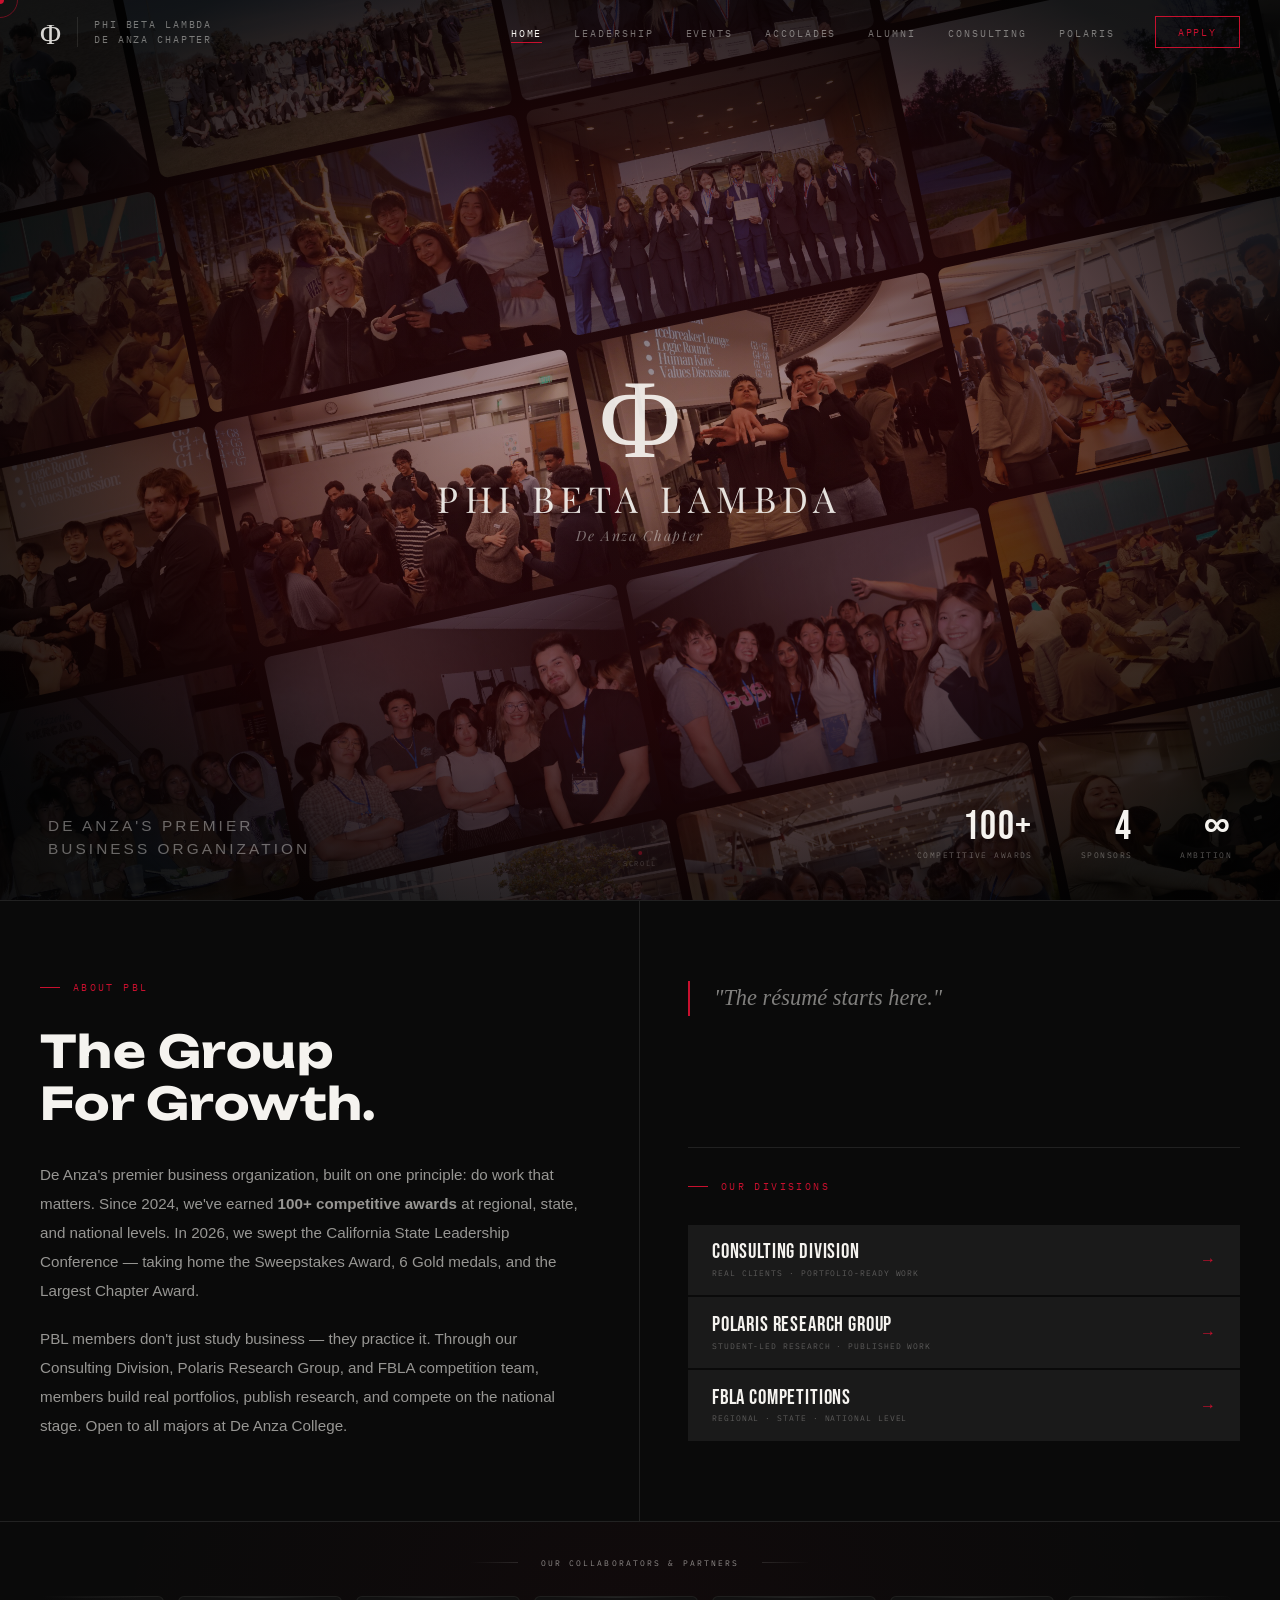
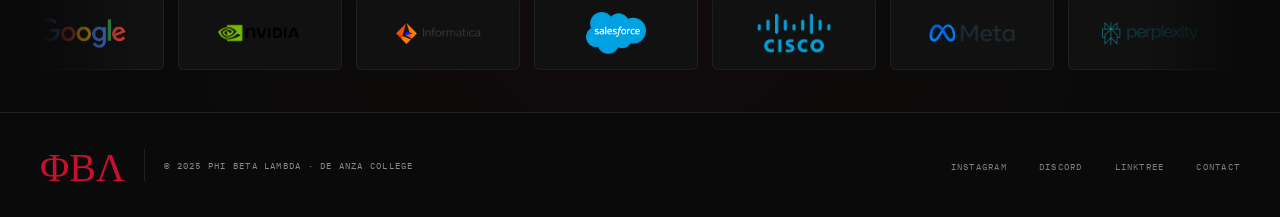
==== commit 6f27b144: "Add Yahoo and Wall Street Oasis to collaborators sponsor strip Co-Authored-By: Claude Sonnet 4.6 <no" ====
--- a/index.html
+++ b/index.html
@@ -3,7 +3,7 @@
 <head>
 <meta charset="UTF-8">
 <meta name="viewport" content="width=device-width,initial-scale=1.0">
-<title>Phi Beta Lambda — De Anza College</title>
+<title>De Anza Phi Beta Lambda</title>
 <link rel="preconnect" href="https://fonts.googleapis.com">
 <link rel="preconnect" href="https://fonts.gstatic.com" crossorigin>
 <link href="https://fonts.googleapis.com/css2?family=Bebas+Neue&family=Unbounded:wght@400;700&family=DM+Sans:wght@300;400;500&family=IBM+Plex+Mono:wght@400;500&family=Playfair+Display:ital,wght@0,400;1,400&display=swap" rel="stylesheet">
@@ -224,6 +224,8 @@
       <div class="sponsor-logo" data-name="Goldman Sachs" data-type="Investment Banking"><img src="images/goldman-sachs.png" alt="Goldman Sachs"><span class="sponsor-logo-name" style="display:none">Goldman Sachs</span><div class="sponsor-tooltip"><div class="sponsor-tooltip-name">Goldman Sachs</div><div class="sponsor-tooltip-type">Investment Banking</div></div></div>
       <div class="sponsor-logo" data-name="Amazon" data-type="Cloud & E-Commerce"><img src="images/amazon.png" alt="Amazon"><span class="sponsor-logo-name" style="display:none">Amazon</span><div class="sponsor-tooltip"><div class="sponsor-tooltip-name">Amazon</div><div class="sponsor-tooltip-type">Cloud & E-Commerce</div></div></div>
       <div class="sponsor-logo" data-name="ElevenLabs" data-type="AI Voice"><img src="images/elevenlabs.png" alt="ElevenLabs"><span class="sponsor-logo-name" style="display:none">ElevenLabs</span><div class="sponsor-tooltip"><div class="sponsor-tooltip-name">ElevenLabs</div><div class="sponsor-tooltip-type">AI Voice</div></div></div>
+      <div class="sponsor-logo" data-name="Yahoo" data-type="Technology"><img src="images/yahoo.png" alt="Yahoo"><span class="sponsor-logo-name" style="display:none">Yahoo</span><div class="sponsor-tooltip"><div class="sponsor-tooltip-name">Yahoo</div><div class="sponsor-tooltip-type">Technology</div></div></div>
+      <div class="sponsor-logo" data-name="Wall Street Oasis" data-type="Finance"><img src="images/wso.png" alt="Wall Street Oasis"><span class="sponsor-logo-name" style="display:none">Wall Street Oasis</span><div class="sponsor-tooltip"><div class="sponsor-tooltip-name">Wall Street Oasis</div><div class="sponsor-tooltip-type">Finance</div></div></div>
       <div class="sponsor-logo" data-name="Google" data-type="Technology"><img src="images/google.png" alt="Google"><span class="sponsor-logo-name" style="display:none">Google</span><div class="sponsor-tooltip"><div class="sponsor-tooltip-name">Google</div><div class="sponsor-tooltip-type">Technology</div></div></div>
       <div class="sponsor-logo" data-name="NVIDIA" data-type="AI & Hardware"><img src="images/nvidia.png" alt="NVIDIA"><span class="sponsor-logo-name" style="display:none">NVIDIA</span><div class="sponsor-tooltip"><div class="sponsor-tooltip-name">NVIDIA</div><div class="sponsor-tooltip-type">AI & Hardware</div></div></div>
       <div class="sponsor-logo" data-name="Informatica" data-type="Data Management"><img src="images/informatica.png" alt="Informatica"><span class="sponsor-logo-name" style="display:none">Informatica</span><div class="sponsor-tooltip"><div class="sponsor-tooltip-name">Informatica</div><div class="sponsor-tooltip-type">Data Management</div></div></div>
@@ -236,6 +238,8 @@
       <div class="sponsor-logo" data-name="Goldman Sachs" data-type="Investment Banking"><img src="images/goldman-sachs.png" alt="Goldman Sachs"><span class="sponsor-logo-name" style="display:none">Goldman Sachs</span><div class="sponsor-tooltip"><div class="sponsor-tooltip-name">Goldman Sachs</div><div class="sponsor-tooltip-type">Investment Banking</div></div></div>
       <div class="sponsor-logo" data-name="Amazon" data-type="Cloud & E-Commerce"><img src="images/amazon.png" alt="Amazon"><span class="sponsor-logo-name" style="display:none">Amazon</span><div class="sponsor-tooltip"><div class="sponsor-tooltip-name">Amazon</div><div class="sponsor-tooltip-type">Cloud & E-Commerce</div></div></div>
       <div class="sponsor-logo" data-name="ElevenLabs" data-type="AI Voice"><img src="images/elevenlabs.png" alt="ElevenLabs"><span class="sponsor-logo-name" style="display:none">ElevenLabs</span><div class="sponsor-tooltip"><div class="sponsor-tooltip-name">ElevenLabs</div><div class="sponsor-tooltip-type">AI Voice</div></div></div>
+      <div class="sponsor-logo" data-name="Yahoo" data-type="Technology"><img src="images/yahoo.png" alt="Yahoo"><span class="sponsor-logo-name" style="display:none">Yahoo</span><div class="sponsor-tooltip"><div class="sponsor-tooltip-name">Yahoo</div><div class="sponsor-tooltip-type">Technology</div></div></div>
+      <div class="sponsor-logo" data-name="Wall Street Oasis" data-type="Finance"><img src="images/wso.png" alt="Wall Street Oasis"><span class="sponsor-logo-name" style="display:none">Wall Street Oasis</span><div class="sponsor-tooltip"><div class="sponsor-tooltip-name">Wall Street Oasis</div><div class="sponsor-tooltip-type">Finance</div></div></div>
     </div>
   </div>
 </div>
--- a/styles.css
+++ b/styles.css
@@ -175,7 +175,7 @@
 @keyframes sponsorScroll{0%{transform:translateX(0)}100%{transform:translateX(-50%)}}
 .sponsor-logo{flex-shrink:0;width:160px;height:80px;background:#0d0d0d;border:1px solid rgba(245,243,239,.06);display:flex;align-items:center;justify-content:center;padding:1rem 1.5rem;cursor:pointer;transition:background .2s,border-color .2s}
 .sponsor-logo:hover,.sponsor-logo.active{background:var(--gray);border-color:rgba(200,16,46,.25)}
-.sponsor-logo img{max-width:100%;max-height:38px;object-fit:contain;filter:grayscale(1) brightness(1.8);transition:filter .3s;display:block}
-.sponsor-logo:hover img,.sponsor-logo.active img{filter:grayscale(0) brightness(1)}
+.sponsor-logo img{max-width:100%;max-height:38px;object-fit:contain;transition:filter .3s;display:block}
+.sponsor-logo:hover img,.sponsor-logo.active img{}
 .sponsor-logo-name{font-family:'IBM Plex Mono',monospace;font-size:.5rem;letter-spacing:.2em;text-transform:uppercase;color:rgba(245,243,239,.3);transition:color .2s}
 .sponsor-logo:hover .sponsor-logo-name,.sponsor-logo.active .sponsor-logo-name{color:rgba(245,243,239,.7)}
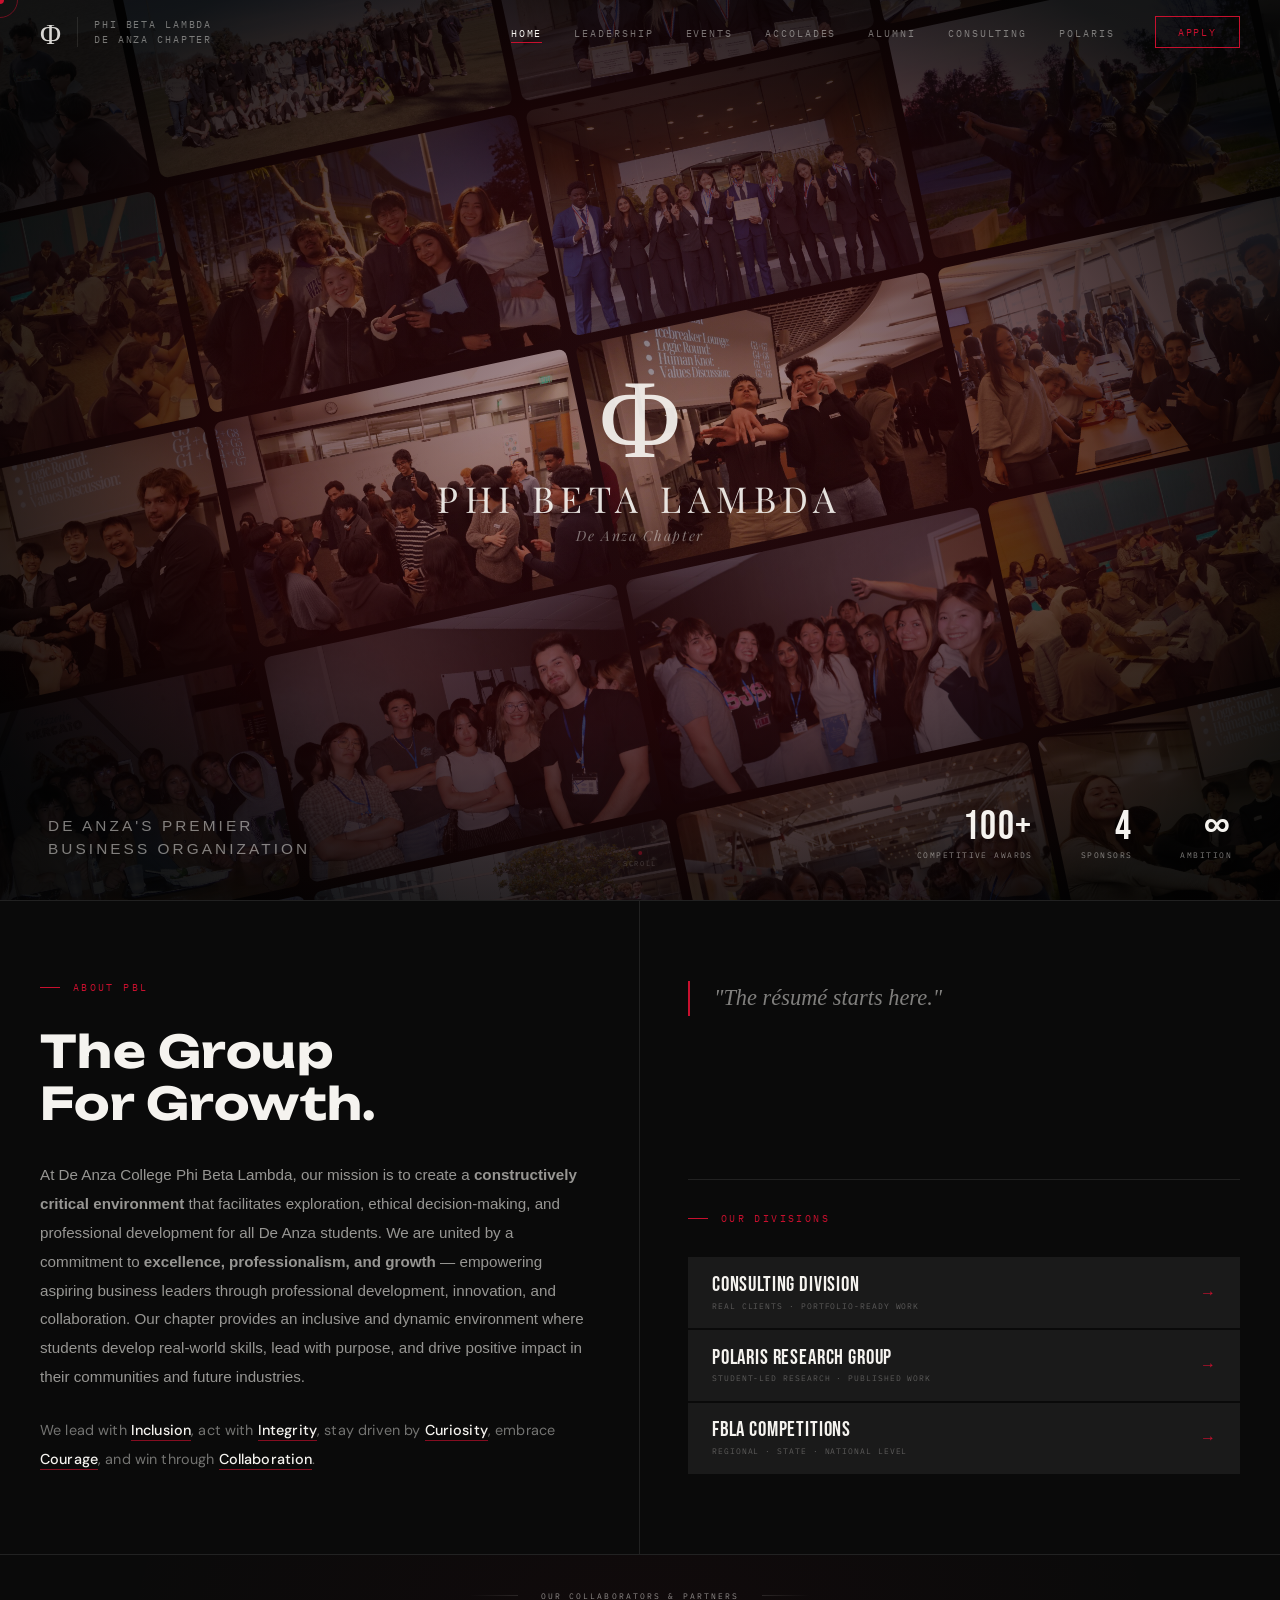
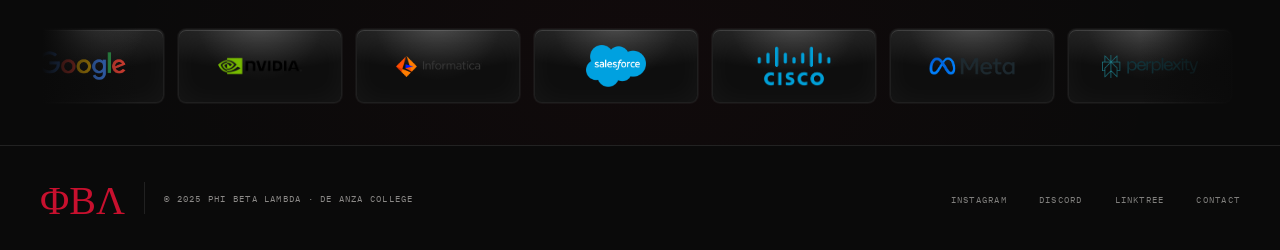
==== commit d3ba28cf: "Update index.html" ====
--- a/index.html
+++ b/index.html
@@ -45,10 +45,10 @@
 .sep-overlay{position:absolute;inset:0;background:radial-gradient(ellipse 70% 70% at 50% 50%,rgba(10,8,8,.25) 0%,rgba(10,8,8,.65) 100%);pointer-events:none}
 .sep-center{position:absolute;inset:0;display:flex;flex-direction:column;align-items:center;justify-content:center;z-index:10;pointer-events:none;gap:.5rem}
 .sep-bottom{position:absolute;bottom:2.5rem;left:0;right:0;display:flex;justify-content:space-between;align-items:flex-end;padding:0 3rem;z-index:10;pointer-events:none}
-.sep-wordmark-txt{font-size:clamp(.65rem,1.2vw,1rem);letter-spacing:.2em;text-transform:uppercase;color:rgba(245,243,239,.4);line-height:1.5}
+.sep-wordmark-txt{font-size:clamp(.65rem,1.2vw,1rem);letter-spacing:.2em;text-transform:uppercase;color:rgba(245,243,239,.50);line-height:1.5}
 .sep-stats{display:flex;gap:3rem}
 .sep-stat-n{font-family:'Bebas Neue',sans-serif;font-size:2.5rem;color:var(--white);letter-spacing:.04em;line-height:1}
-.sep-stat-l{font-family:'IBM Plex Mono',monospace;font-size:.5rem;letter-spacing:.18em;text-transform:uppercase;color:rgba(245,243,239,.35);margin-top:.2rem}
+.sep-stat-l{font-family:'IBM Plex Mono',monospace;font-size:.5rem;letter-spacing:.18em;text-transform:uppercase;color:rgba(245,243,239,.50);margin-top:.2rem}
 .sep-scroll-dot{width:4px;height:4px;background:var(--red);border-radius:50%;animation:scrollBounce 1.8s ease-in-out infinite;margin:0 auto}
 @keyframes scrollBounce{0%,100%{transform:translateY(0)}50%{transform:translateY(8px)}}
 #nav.on-home{background:transparent!important;border-color:transparent!important}
@@ -69,6 +69,7 @@
 @keyframes scrollR{0%{transform:translateX(-50%)}100%{transform:translateX(0)}}
 </style>
 <style>
+/* ── SPONSOR STRIP ── */
 .sponsor-strip{border-top:1px solid var(--border);background:var(--black);padding:2.25rem 0;position:relative;overflow:hidden}
 .sponsor-strip::before{content:'';position:absolute;inset:0;background:radial-gradient(ellipse 60% 300% at 50% 50%,rgba(200,16,46,.035) 0%,transparent 70%);pointer-events:none}
 .sponsor-strip-label{font-family:'IBM Plex Mono',monospace;font-size:.47rem;letter-spacing:.28em;text-transform:uppercase;color:rgba(245,243,239,.55);text-align:center;margin-bottom:1.4rem;position:relative;z-index:1;display:flex;align-items:center;justify-content:center;gap:1.4rem}
@@ -81,14 +82,75 @@
 .sponsor-track{display:flex;gap:14px;width:max-content;padding:6px 0;animation:sponsorScroll 40s linear infinite}
 .sponsor-track.paused{animation-play-state:paused}
 @keyframes sponsorScroll{0%{transform:translateX(0)}100%{transform:translateX(-50%)}}
-.sponsor-logo{flex-shrink:0;width:164px;height:74px;background:#111;border:1px solid rgba(245,243,239,.06);border-radius:6px;display:flex;align-items:center;justify-content:center;cursor:pointer;position:relative;overflow:hidden;transition:border-color .4s,transform .45s cubic-bezier(.16,1,.3,1),box-shadow .45s;transform-origin:center}
-.sponsor-logo::before{content:'';position:absolute;top:0;left:12%;right:12%;height:1px;background:linear-gradient(90deg,transparent,rgba(255,255,255,.07),transparent);pointer-events:none}
-.sponsor-logo::after{content:'';position:absolute;inset:0;background:radial-gradient(circle at 50% 0%,rgba(255,255,255,.08),transparent 65%);opacity:0;transition:opacity .4s;pointer-events:none}
-.sponsor-logo:hover{border-color:rgba(245,243,239,.2)}
-.sponsor-logo.active{border-color:rgba(255,255,255,.78);transform:scale(1.13);z-index:20;background:#161616;box-shadow:0 0 0 1px rgba(255,255,255,.22),0 0 12px 3px rgba(255,255,255,.13),0 0 32px 8px rgba(255,255,255,.07),0 0 64px 18px rgba(255,255,255,.025)}
-.sponsor-logo.active::after{opacity:1}
+
+/* ── LOGO CARD — deep dark + white halo glow ── */
+.sponsor-logo{
+  flex-shrink:0;
+  width:164px;height:74px;
+  background:#0e0e0e;
+  border:1px solid rgba(255,255,255,.07);
+  border-radius:8px;
+  display:flex;align-items:center;justify-content:center;
+  cursor:pointer;
+  position:relative;
+  overflow:hidden;
+  transition:border-color .4s,transform .45s cubic-bezier(.16,1,.3,1),box-shadow .45s;
+  transform-origin:center;
+  /* white halo: top radial bloom */
+  box-shadow:
+    inset 0 1px 0 rgba(255,255,255,.13),
+    inset 0 0 28px 0 rgba(255,255,255,.04),
+    0 0 0 1px rgba(255,255,255,.04);
+}
+/* inner top-glow layer */
+.sponsor-logo::before{
+  content:'';
+  position:absolute;
+  top:0;left:0;right:0;
+  height:55%;
+  background:radial-gradient(ellipse 80% 100% at 50% 0%,rgba(255,255,255,.14) 0%,rgba(255,255,255,0) 100%);
+  pointer-events:none;
+  z-index:0;
+  transition:opacity .4s;
+}
+/* subtle edge ring */
+.sponsor-logo::after{
+  content:'';
+  position:absolute;
+  inset:0;
+  border-radius:8px;
+  background:radial-gradient(circle at 50% -20%,rgba(255,255,255,.18) 0%,transparent 55%);
+  opacity:.7;
+  pointer-events:none;
+  transition:opacity .4s;
+}
+.sponsor-logo:hover{
+  border-color:rgba(255,255,255,.22);
+  box-shadow:
+    inset 0 1px 0 rgba(255,255,255,.22),
+    inset 0 0 32px 0 rgba(255,255,255,.07),
+    0 0 0 1px rgba(255,255,255,.1),
+    0 4px 24px rgba(255,255,255,.06);
+}
+.sponsor-logo:hover::after{opacity:1}
+
+.sponsor-logo.active{
+  border-color:rgba(255,255,255,.6);
+  transform:scale(1.13);
+  z-index:20;
+  background:#101010;
+  box-shadow:
+    inset 0 1px 0 rgba(255,255,255,.35),
+    inset 0 0 40px 0 rgba(255,255,255,.1),
+    0 0 0 1px rgba(255,255,255,.25),
+    0 0 18px 4px rgba(255,255,255,.14),
+    0 0 48px 12px rgba(255,255,255,.07),
+    0 0 80px 24px rgba(255,255,255,.03);
+}
+.sponsor-logo.active::before{opacity:1.4}
+.sponsor-logo.active::after{opacity:1;background:radial-gradient(circle at 50% -20%,rgba(255,255,255,.28) 0%,transparent 55%)}
+
 .sponsor-logo img{max-width:96px;max-height:42px;object-fit:contain;transition:transform .35s;position:relative;z-index:1;display:block}
-.sponsor-logo:hover img{}
 .sponsor-logo.active img{transform:scale(1.04)}
 .sponsor-logo-name{font-family:'Bebas Neue',sans-serif;font-size:1.05rem;color:rgba(245,243,239,.38);letter-spacing:.08em;text-align:center;padding:0 12px;line-height:1.3;transition:color .3s;position:relative;z-index:1;user-select:none}
 .sponsor-logo:hover .sponsor-logo-name{color:rgba(245,243,239,.68)}
@@ -98,6 +160,26 @@
 .sponsor-tooltip-name{font-family:'Bebas Neue',sans-serif;font-size:1rem;color:#f5f3ef;letter-spacing:.05em;line-height:1.2;margin-bottom:.2rem}
 .sponsor-tooltip-type{font-family:'IBM Plex Mono',monospace;font-size:.42rem;letter-spacing:.18em;text-transform:uppercase;color:#c8102e}
 .sponsor-tooltip::after{content:'';position:absolute;top:100%;left:50%;transform:translateX(-50%);border:5px solid transparent;border-top-color:#181818}
+
+/* ── VALUES inline highlight ── */
+.values-line{
+  margin-top:1.5rem;
+  font-family:'DM Sans',sans-serif;
+  font-size:.9rem;
+  color:rgba(245,243,239,.45);
+  line-height:2;
+  letter-spacing:.01em;
+}
+.val-hi{
+  color:#f5f3ef;
+  font-weight:500;
+  border-bottom:1px solid rgba(200,16,46,.65);
+  padding-bottom:1px;
+  transition:border-color .2s,color .2s;
+}
+.val-hi:hover{color:#c8102e;border-color:#c8102e}
+
+
 </style>
 </head>
 <body style="cursor:none">
@@ -139,6 +221,8 @@
   </div>
 </nav>
 <div class="page active">
+
+<!-- HERO -->
 <div class="sep-home">
   <div class="film-bg">
     <div class="film-row rl"><div class="fc c1"></div><div class="fc c2"></div><div class="fc c3"></div><div class="fc c4"></div><div class="fc c5"></div><div class="fc c6"></div><div class="fc c7"></div><div class="fc c8"></div><div class="fc c9"></div><div class="fc c10"></div><div class="fc c11"></div><div class="fc c12"></div><div class="fc c13"></div><div class="fc c14"></div><div class="fc c15"></div><div class="fc c16"></div><div class="fc c17"></div><div class="fc c18"></div><div class="fc c1"></div><div class="fc c2"></div><div class="fc c3"></div><div class="fc c4"></div><div class="fc c5"></div><div class="fc c6"></div><div class="fc c7"></div><div class="fc c8"></div><div class="fc c9"></div><div class="fc c10"></div><div class="fc c11"></div><div class="fc c12"></div><div class="fc c13"></div><div class="fc c14"></div><div class="fc c15"></div><div class="fc c16"></div><div class="fc c17"></div><div class="fc c18"></div></div>
@@ -168,13 +252,18 @@
   </div>
 </div>
 
+<!-- ABOUT / GROWTH -->
 <div class="about-band">
   <div class="about-left">
     <div class="sec-tag">About PBL</div>
     <h2 class="sec-h">The Group<br>For Growth.</h2>
     <div class="sec-body">
-      <p>De Anza's premier business organization, built on one principle: do work that matters. Since 2024, we've earned <strong>100+ competitive awards</strong> at regional, state, and national levels. In 2026, we swept the California State Leadership Conference — taking home the Sweepstakes Award, 6 Gold medals, and the Largest Chapter Award.</p>
-      <p style="margin-top:1.25rem">PBL members don't just study business — they practice it. Through our Consulting Division, Polaris Research Group, and FBLA competition team, members build real portfolios, publish research, and compete on the national stage. Open to all majors at De Anza College.</p>
+      <p>At De Anza College Phi Beta Lambda, our mission is to create a <strong>constructively critical environment</strong> that facilitates exploration, ethical decision-making, and professional development for all De Anza students. We are united by a commitment to <strong>excellence, professionalism, and growth</strong> — empowering aspiring business leaders through professional development, innovation, and collaboration. Our chapter provides an inclusive and dynamic environment where students develop real-world skills, lead with purpose, and drive positive impact in their communities and future industries.</p>
+
+      <!-- VALUES — inline highlight version 5 -->
+      <div class="values-line">
+        We lead with <span class="val-hi">Inclusion</span>, act with <span class="val-hi">Integrity</span>, stay driven by <span class="val-hi">Curiosity</span>, embrace <span class="val-hi">Courage</span>, and win through <span class="val-hi">Collaboration</span>.
+      </div>
     </div>
   </div>
   <div class="about-right">
@@ -208,6 +297,7 @@
   </div>
 </div>
 
+<!-- SPONSOR STRIP -->
 <div class="sponsor-strip">
   <div class="sponsor-strip-label">Our Collaborators &amp; Partners</div>
   <div class="sponsor-track-outer">
@@ -226,6 +316,7 @@
       <div class="sponsor-logo" data-name="ElevenLabs" data-type="AI Voice"><img src="images/elevenlabs.png" alt="ElevenLabs"><span class="sponsor-logo-name" style="display:none">ElevenLabs</span><div class="sponsor-tooltip"><div class="sponsor-tooltip-name">ElevenLabs</div><div class="sponsor-tooltip-type">AI Voice</div></div></div>
       <div class="sponsor-logo" data-name="Yahoo" data-type="Technology"><img src="images/yahoo.png" alt="Yahoo"><span class="sponsor-logo-name" style="display:none">Yahoo</span><div class="sponsor-tooltip"><div class="sponsor-tooltip-name">Yahoo</div><div class="sponsor-tooltip-type">Technology</div></div></div>
       <div class="sponsor-logo" data-name="Wall Street Oasis" data-type="Finance"><img src="images/wso.png" alt="Wall Street Oasis"><span class="sponsor-logo-name" style="display:none">Wall Street Oasis</span><div class="sponsor-tooltip"><div class="sponsor-tooltip-name">Wall Street Oasis</div><div class="sponsor-tooltip-type">Finance</div></div></div>
+      <!-- duplicate set for seamless loop -->
       <div class="sponsor-logo" data-name="Google" data-type="Technology"><img src="images/google.png" alt="Google"><span class="sponsor-logo-name" style="display:none">Google</span><div class="sponsor-tooltip"><div class="sponsor-tooltip-name">Google</div><div class="sponsor-tooltip-type">Technology</div></div></div>
       <div class="sponsor-logo" data-name="NVIDIA" data-type="AI & Hardware"><img src="images/nvidia.png" alt="NVIDIA"><span class="sponsor-logo-name" style="display:none">NVIDIA</span><div class="sponsor-tooltip"><div class="sponsor-tooltip-name">NVIDIA</div><div class="sponsor-tooltip-type">AI & Hardware</div></div></div>
       <div class="sponsor-logo" data-name="Informatica" data-type="Data Management"><img src="images/informatica.png" alt="Informatica"><span class="sponsor-logo-name" style="display:none">Informatica</span><div class="sponsor-tooltip"><div class="sponsor-tooltip-name">Informatica</div><div class="sponsor-tooltip-type">Data Management</div></div></div>
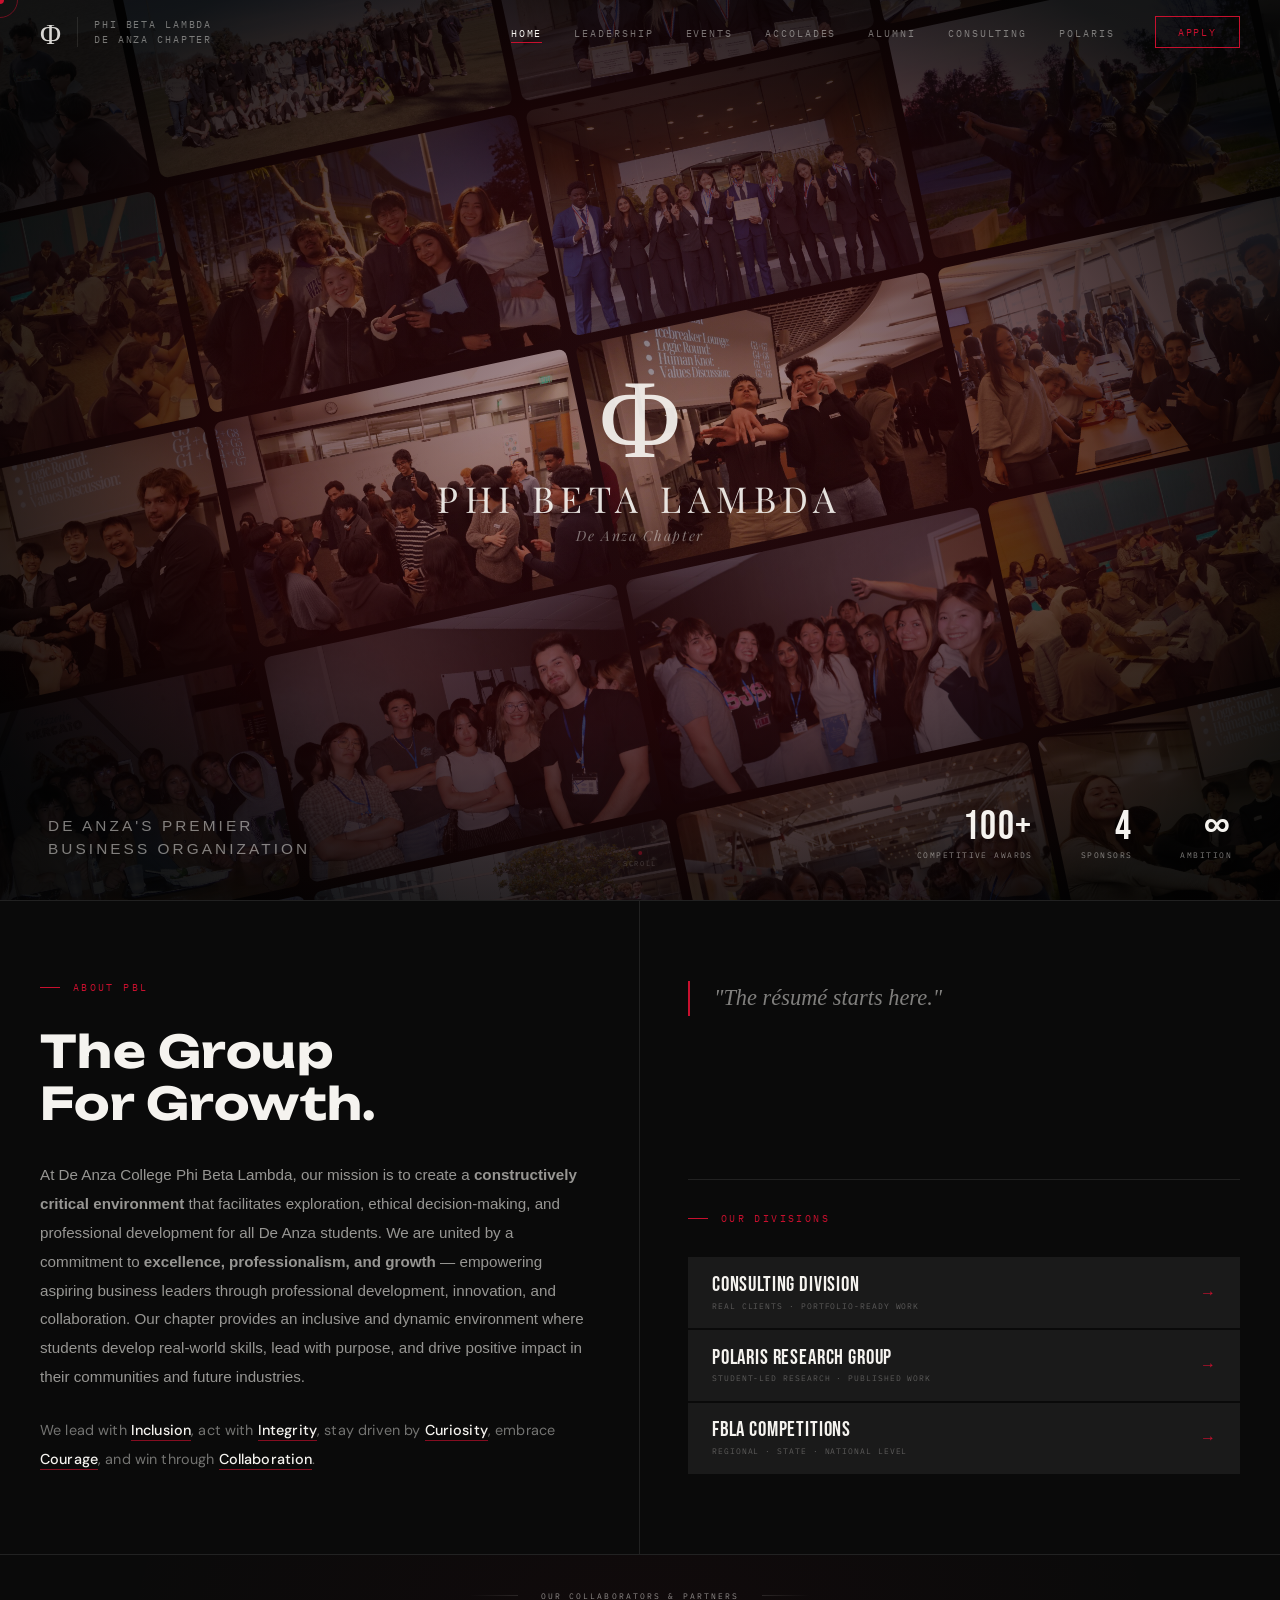
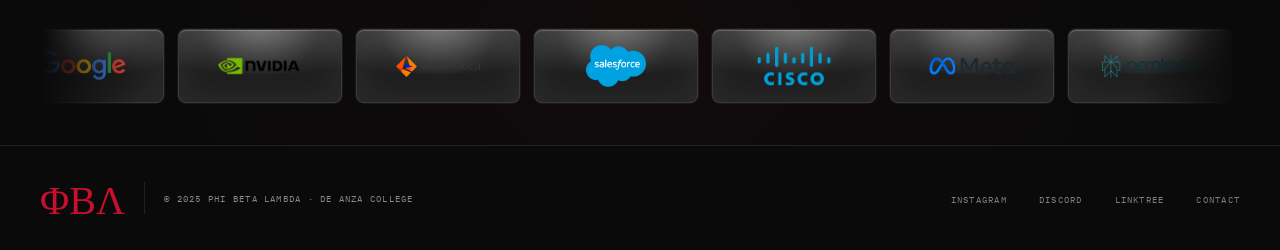
==== commit e1c25d1d: "Update index.html" ====
--- a/index.html
+++ b/index.html
@@ -83,12 +83,12 @@
 .sponsor-track.paused{animation-play-state:paused}
 @keyframes sponsorScroll{0%{transform:translateX(0)}100%{transform:translateX(-50%)}}
 
-/* ── LOGO CARD — deep dark + white halo glow ── */
+/* ── LOGO CARD — #1e1e1e + strong white halo ── */
 .sponsor-logo{
   flex-shrink:0;
   width:164px;height:74px;
-  background:#0e0e0e;
-  border:1px solid rgba(255,255,255,.07);
+  background:#1e1e1e;
+  border:1px solid rgba(255,255,255,.12);
   border-radius:8px;
   display:flex;align-items:center;justify-content:center;
   cursor:pointer;
@@ -96,59 +96,60 @@
   overflow:hidden;
   transition:border-color .4s,transform .45s cubic-bezier(.16,1,.3,1),box-shadow .45s;
   transform-origin:center;
-  /* white halo: top radial bloom */
   box-shadow:
-    inset 0 1px 0 rgba(255,255,255,.13),
-    inset 0 0 28px 0 rgba(255,255,255,.04),
-    0 0 0 1px rgba(255,255,255,.04);
-}
-/* inner top-glow layer */
+    inset 0 1px 0 rgba(255,255,255,.22),
+    inset 0 0 36px 0 rgba(255,255,255,.07),
+    0 0 0 1px rgba(255,255,255,.06);
+}
+/* top bloom */
 .sponsor-logo::before{
   content:'';
   position:absolute;
   top:0;left:0;right:0;
-  height:55%;
-  background:radial-gradient(ellipse 80% 100% at 50% 0%,rgba(255,255,255,.14) 0%,rgba(255,255,255,0) 100%);
+  height:60%;
+  background:radial-gradient(ellipse 85% 110% at 50% 0%,rgba(255,255,255,.22) 0%,rgba(255,255,255,0) 100%);
   pointer-events:none;
   z-index:0;
   transition:opacity .4s;
 }
-/* subtle edge ring */
+/* crown ring */
 .sponsor-logo::after{
   content:'';
   position:absolute;
   inset:0;
   border-radius:8px;
-  background:radial-gradient(circle at 50% -20%,rgba(255,255,255,.18) 0%,transparent 55%);
-  opacity:.7;
+  background:radial-gradient(circle at 50% -15%,rgba(255,255,255,.26) 0%,transparent 52%);
+  opacity:.8;
   pointer-events:none;
   transition:opacity .4s;
 }
 .sponsor-logo:hover{
-  border-color:rgba(255,255,255,.22);
+  border-color:rgba(255,255,255,.28);
+  background:#242424;
   box-shadow:
-    inset 0 1px 0 rgba(255,255,255,.22),
-    inset 0 0 32px 0 rgba(255,255,255,.07),
-    0 0 0 1px rgba(255,255,255,.1),
-    0 4px 24px rgba(255,255,255,.06);
-}
+    inset 0 1px 0 rgba(255,255,255,.32),
+    inset 0 0 44px 0 rgba(255,255,255,.10),
+    0 0 0 1px rgba(255,255,255,.14),
+    0 4px 28px rgba(255,255,255,.08);
+}
+.sponsor-logo:hover::before{opacity:1.2}
 .sponsor-logo:hover::after{opacity:1}
 
 .sponsor-logo.active{
-  border-color:rgba(255,255,255,.6);
+  border-color:rgba(255,255,255,.65);
   transform:scale(1.13);
   z-index:20;
-  background:#101010;
+  background:#262626;
   box-shadow:
-    inset 0 1px 0 rgba(255,255,255,.35),
-    inset 0 0 40px 0 rgba(255,255,255,.1),
-    0 0 0 1px rgba(255,255,255,.25),
-    0 0 18px 4px rgba(255,255,255,.14),
-    0 0 48px 12px rgba(255,255,255,.07),
-    0 0 80px 24px rgba(255,255,255,.03);
-}
-.sponsor-logo.active::before{opacity:1.4}
-.sponsor-logo.active::after{opacity:1;background:radial-gradient(circle at 50% -20%,rgba(255,255,255,.28) 0%,transparent 55%)}
+    inset 0 1px 0 rgba(255,255,255,.45),
+    inset 0 0 52px 0 rgba(255,255,255,.14),
+    0 0 0 1px rgba(255,255,255,.28),
+    0 0 18px 4px rgba(255,255,255,.16),
+    0 0 48px 12px rgba(255,255,255,.08),
+    0 0 80px 24px rgba(255,255,255,.04);
+}
+.sponsor-logo.active::before{opacity:1.5}
+.sponsor-logo.active::after{opacity:1;background:radial-gradient(circle at 50% -15%,rgba(255,255,255,.36) 0%,transparent 52%)}
 
 .sponsor-logo img{max-width:96px;max-height:42px;object-fit:contain;transition:transform .35s;position:relative;z-index:1;display:block}
 .sponsor-logo.active img{transform:scale(1.04)}
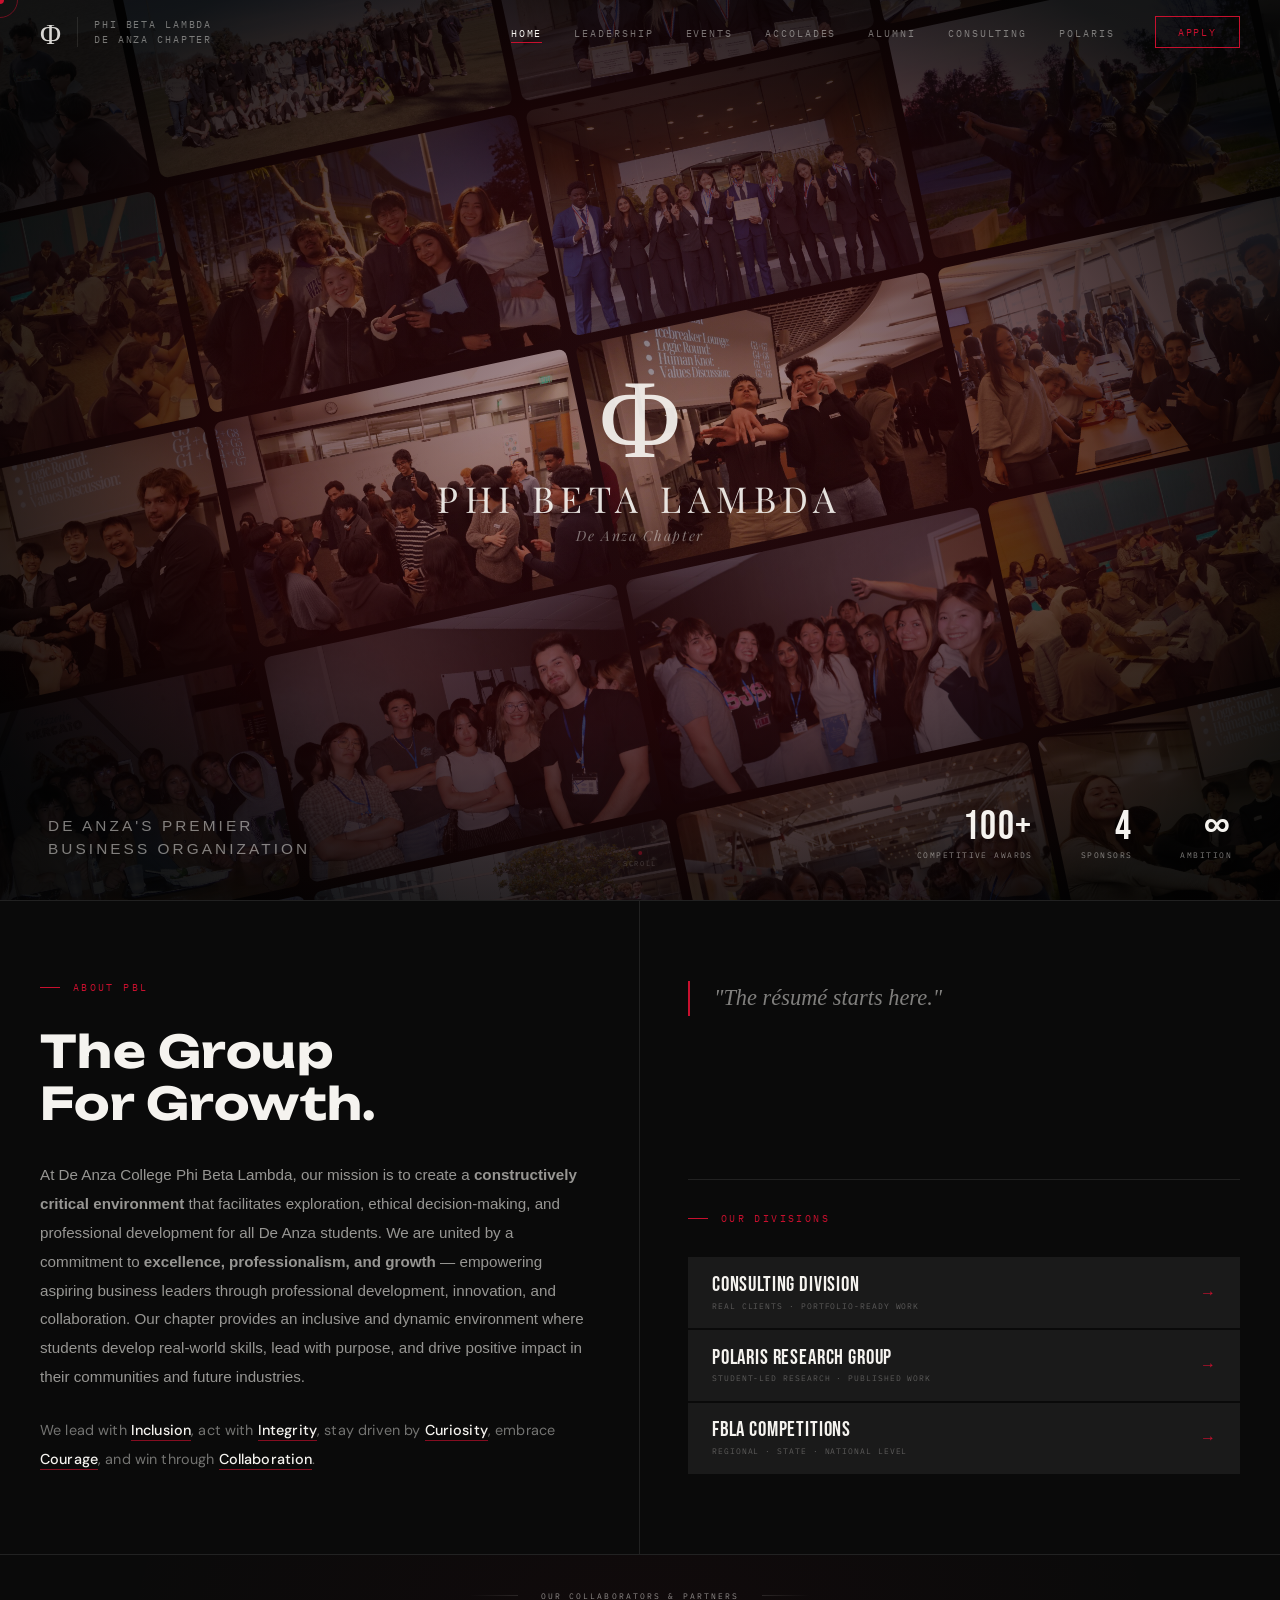
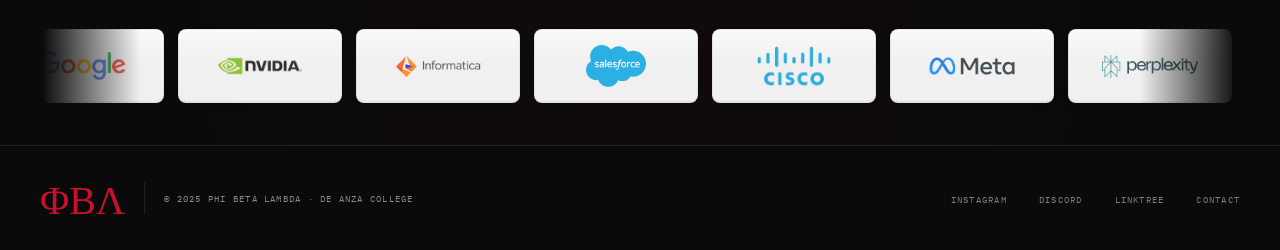
==== commit a90e53dc: "Update index.html" ====
--- a/index.html
+++ b/index.html
@@ -83,12 +83,12 @@
 .sponsor-track.paused{animation-play-state:paused}
 @keyframes sponsorScroll{0%{transform:translateX(0)}100%{transform:translateX(-50%)}}
 
-/* ── LOGO CARD — #1e1e1e + strong white halo ── */
+/* ── LOGO CARD — light gray bg ── */
 .sponsor-logo{
   flex-shrink:0;
   width:164px;height:74px;
-  background:#1e1e1e;
-  border:1px solid rgba(255,255,255,.12);
+  background:#f0f0f0;
+  border:1px solid rgba(0,0,0,.06);
   border-radius:8px;
   display:flex;align-items:center;justify-content:center;
   cursor:pointer;
@@ -97,61 +97,42 @@
   transition:border-color .4s,transform .45s cubic-bezier(.16,1,.3,1),box-shadow .45s;
   transform-origin:center;
   box-shadow:
-    inset 0 1px 0 rgba(255,255,255,.22),
-    inset 0 0 36px 0 rgba(255,255,255,.07),
-    0 0 0 1px rgba(255,255,255,.06);
-}
-/* top bloom */
+    inset 0 1px 0 rgba(255,255,255,.9),
+    inset 0 -1px 0 rgba(0,0,0,.06),
+    0 1px 4px rgba(0,0,0,.08);
+}
 .sponsor-logo::before{
   content:'';
   position:absolute;
   top:0;left:0;right:0;
-  height:60%;
-  background:radial-gradient(ellipse 85% 110% at 50% 0%,rgba(255,255,255,.22) 0%,rgba(255,255,255,0) 100%);
+  height:50%;
+  background:linear-gradient(to bottom,rgba(255,255,255,.6),transparent);
   pointer-events:none;
   z-index:0;
-  transition:opacity .4s;
-}
-/* crown ring */
-.sponsor-logo::after{
-  content:'';
-  position:absolute;
-  inset:0;
-  border-radius:8px;
-  background:radial-gradient(circle at 50% -15%,rgba(255,255,255,.26) 0%,transparent 52%);
-  opacity:.8;
-  pointer-events:none;
-  transition:opacity .4s;
-}
+}
+.sponsor-logo::after{display:none}
 .sponsor-logo:hover{
-  border-color:rgba(255,255,255,.28);
-  background:#242424;
+  border-color:rgba(0,0,0,.14);
+  background:#ebebeb;
   box-shadow:
-    inset 0 1px 0 rgba(255,255,255,.32),
-    inset 0 0 44px 0 rgba(255,255,255,.10),
-    0 0 0 1px rgba(255,255,255,.14),
-    0 4px 28px rgba(255,255,255,.08);
-}
-.sponsor-logo:hover::before{opacity:1.2}
-.sponsor-logo:hover::after{opacity:1}
-
+    inset 0 1px 0 rgba(255,255,255,.9),
+    0 2px 10px rgba(0,0,0,.12);
+  transform:translateY(-1px);
+}
 .sponsor-logo.active{
-  border-color:rgba(255,255,255,.65);
-  transform:scale(1.13);
+  border-color:rgba(200,16,46,.5);
+  transform:scale(1.1);
   z-index:20;
-  background:#262626;
+  background:#f5f5f5;
   box-shadow:
-    inset 0 1px 0 rgba(255,255,255,.45),
-    inset 0 0 52px 0 rgba(255,255,255,.14),
-    0 0 0 1px rgba(255,255,255,.28),
-    0 0 18px 4px rgba(255,255,255,.16),
-    0 0 48px 12px rgba(255,255,255,.08),
-    0 0 80px 24px rgba(255,255,255,.04);
-}
-.sponsor-logo.active::before{opacity:1.5}
-.sponsor-logo.active::after{opacity:1;background:radial-gradient(circle at 50% -15%,rgba(255,255,255,.36) 0%,transparent 52%)}
-
-.sponsor-logo img{max-width:96px;max-height:42px;object-fit:contain;transition:transform .35s;position:relative;z-index:1;display:block}
+    0 0 0 2px rgba(200,16,46,.2),
+    0 8px 24px rgba(0,0,0,.15);
+}
+.sponsor-logo.active::after{display:none}
+
+.sponsor-logo img{max-width:96px;max-height:42px;object-fit:contain;position:relative;z-index:1;display:block;transition:transform .35s,opacity .35s;opacity:.82}
+.sponsor-logo:hover img{opacity:1}
+.sponsor-logo.active img{transform:scale(1.04);opacity:1}
 .sponsor-logo.active img{transform:scale(1.04)}
 .sponsor-logo-name{font-family:'Bebas Neue',sans-serif;font-size:1.05rem;color:rgba(245,243,239,.38);letter-spacing:.08em;text-align:center;padding:0 12px;line-height:1.3;transition:color .3s;position:relative;z-index:1;user-select:none}
 .sponsor-logo:hover .sponsor-logo-name{color:rgba(245,243,239,.68)}
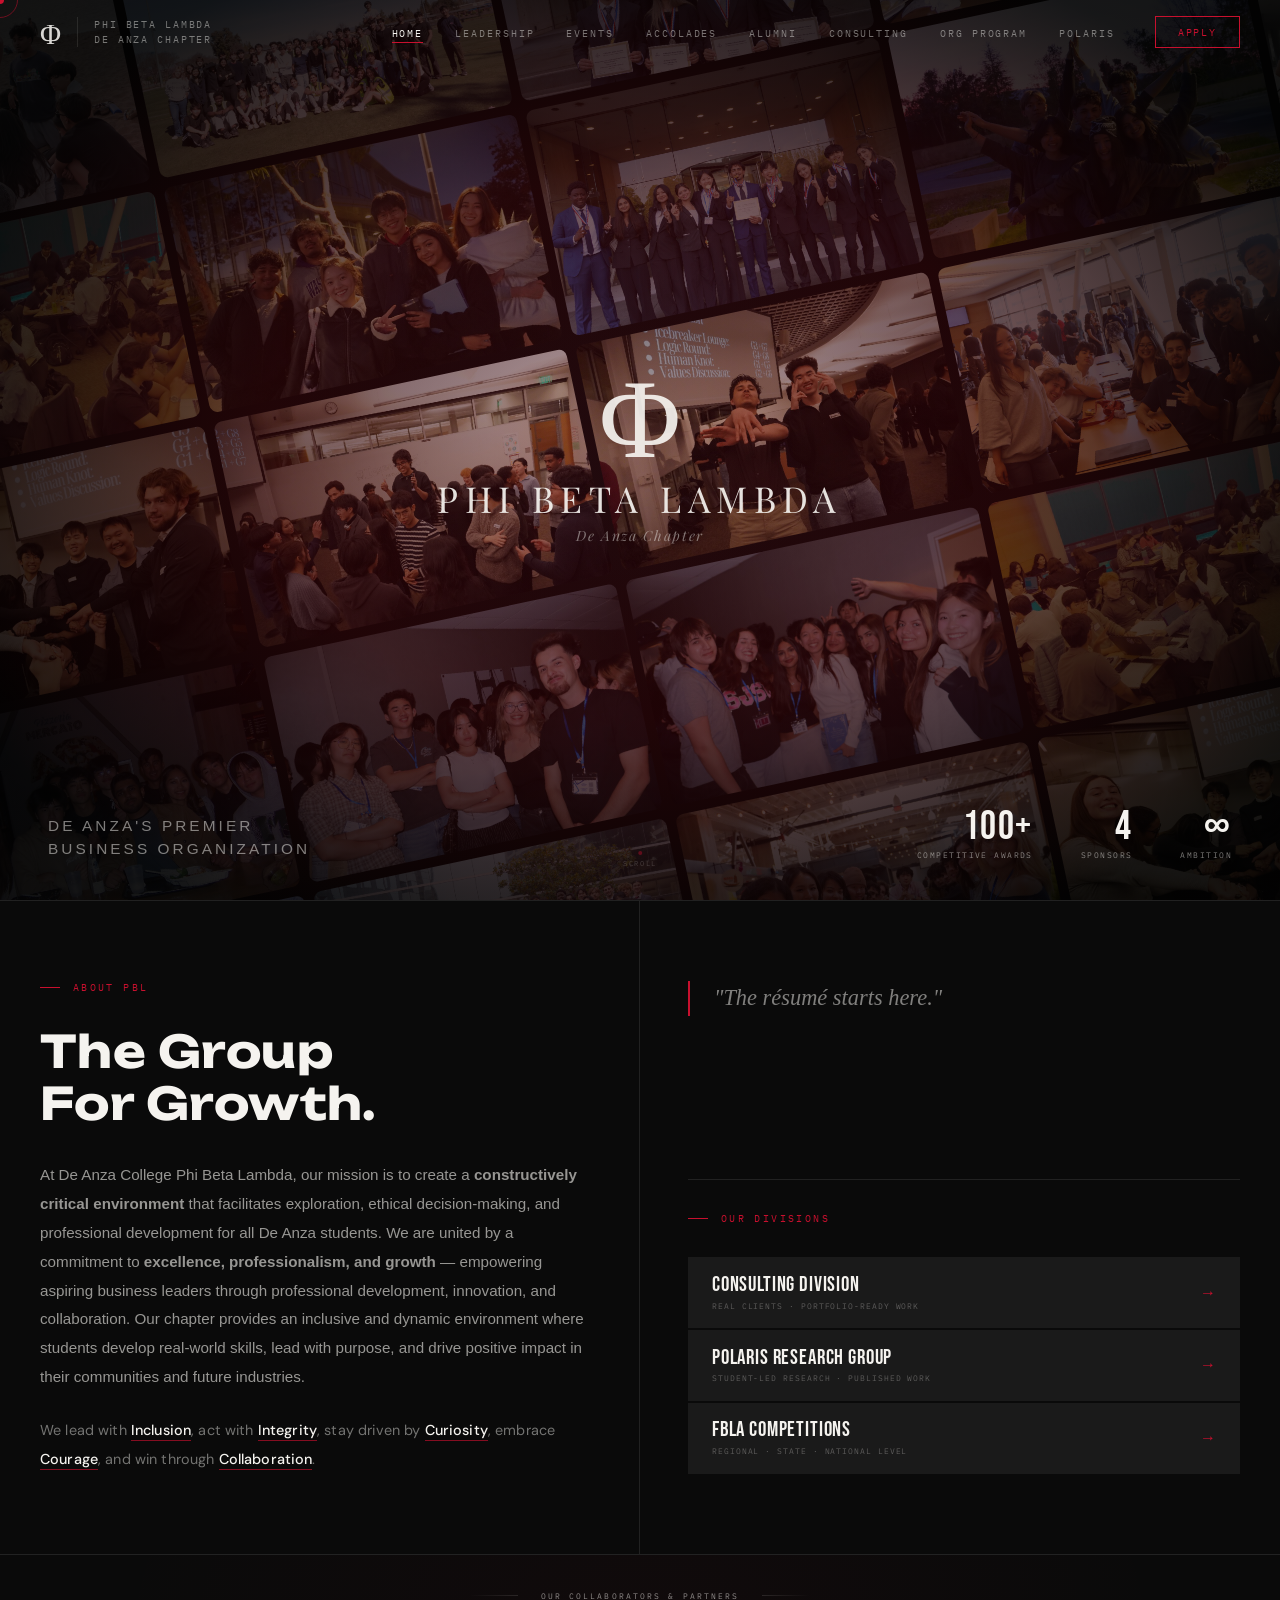
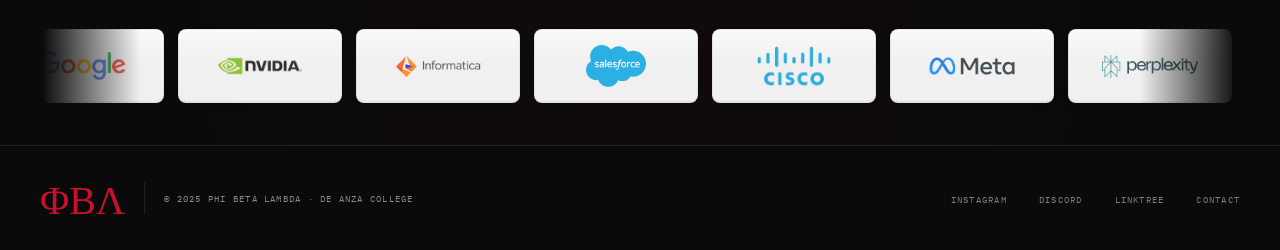
==== commit f40841a9: "Add the Org Program link and a consulting client timeline The Org Program tool now lives at org.dean" ====
--- a/index.html
+++ b/index.html
@@ -176,7 +176,7 @@
     <li><a href="accolades.html">Accolades</a></li>
     <li><a href="alumni.html">Alumni</a></li>
     <li><a href="consulting.html">Consulting</a></li>
-    <li><a href="polaris.html">Polaris</a></li>
+    <li><a href="https://org.deanzapbl.com" target="_blank" rel="noopener">Org Program</a></li><li><a href="polaris.html">Polaris</a></li>
     <li><a href="contact.html">Contact</a></li>
   </ul>
   <div class="mob-meta">De Anza College · Cupertino, CA</div>
@@ -196,7 +196,7 @@
       <li><a id="nl-accolades" href="accolades.html">Accolades</a></li>
       <li><a id="nl-alumni" href="alumni.html">Alumni</a></li>
       <li><a id="nl-consulting" href="consulting.html">Consulting</a></li>
-      <li><a id="nl-polaris" href="polaris.html">Polaris</a></li>
+      <li><a id="nl-org" href="https://org.deanzapbl.com" target="_blank" rel="noopener">Org Program</a></li><li><a id="nl-polaris" href="polaris.html">Polaris</a></li>
     </ul>
     <a href="https://forms.gle/2zixWcFPcGG6sCBF7" target="_blank" class="nav-apply" style="flex-shrink:0">Apply</a>
     <button class="hamburger" onclick="openMob()"><span></span><span></span><span></span></button>
--- a/styles.css
+++ b/styles.css
@@ -179,3 +179,32 @@
 .sponsor-logo:hover img,.sponsor-logo.active img{}
 .sponsor-logo-name{font-family:'IBM Plex Mono',monospace;font-size:.5rem;letter-spacing:.2em;text-transform:uppercase;color:rgba(245,243,239,.3);transition:color .2s}
 .sponsor-logo:hover .sponsor-logo-name,.sponsor-logo.active .sponsor-logo-name{color:rgba(245,243,239,.7)}
+
+/* ── Consulting client timeline (accolades) ── */
+.ctl{margin-top:1.6rem}
+.ctl-cycle{margin-bottom:2.8rem}
+.ctl-cycle:last-child{margin-bottom:0}
+.ctl-cycle-head{display:flex;align-items:baseline;gap:1rem;margin-bottom:1.4rem}
+.ctl-cycle-yr{font-family:'Playfair Display',serif;font-size:1.45rem;color:var(--white);line-height:1;flex-shrink:0}
+.ctl-cycle-head::after{content:'';flex:1;height:1px;background:var(--border)}
+.ctl-cycle-meta{font-family:'IBM Plex Mono',monospace;font-size:.55rem;letter-spacing:.2em;text-transform:uppercase;color:var(--gray-light);flex-shrink:0;order:3}
+.ctl-items{position:relative;padding-left:1.7rem}
+.ctl-items::before{content:'';position:absolute;left:3px;top:.6rem;bottom:.6rem;width:1px;background:linear-gradient(180deg,var(--border-red),var(--border))}
+.ctl-item{position:relative;padding-bottom:1.7rem}
+.ctl-item:last-child{padding-bottom:0}
+.ctl-dot{position:absolute;left:-1.7rem;top:.5rem;width:7px;height:7px;border-radius:50%;background:var(--black);border:1px solid var(--red);transition:background .2s}
+.ctl-item:hover .ctl-dot{background:var(--red)}
+.ctl-top{display:flex;align-items:center;gap:.8rem;flex-wrap:wrap}
+.ctl-name{font-family:'Playfair Display',serif;font-size:1.05rem;color:var(--white);line-height:1.2}
+.ctl-place{font-family:'IBM Plex Mono',monospace;font-size:.55rem;letter-spacing:.12em;text-transform:uppercase;color:var(--gray-light);border:1px solid var(--border);padding:.22rem .55rem;white-space:nowrap}
+.ctl-place.g{color:var(--red);border-color:var(--border-red)}
+.ctl-place.s{color:rgba(245,243,239,.7)}
+.ctl-work{font-family:'IBM Plex Mono',monospace;font-size:.57rem;letter-spacing:.18em;text-transform:uppercase;color:var(--red);margin:.5rem 0 .5rem}
+.ctl-desc{font-size:.82rem;line-height:1.7;color:rgba(245,243,239,.5);max-width:62ch}
+@media(max-width:640px){
+  .ctl-cycle-head{flex-wrap:wrap;gap:.5rem}
+  .ctl-cycle-head::after{display:none}
+  .ctl-cycle-meta{order:2;width:100%}
+  .ctl-name{font-size:.95rem}
+  .ctl-desc{font-size:.78rem}
+}
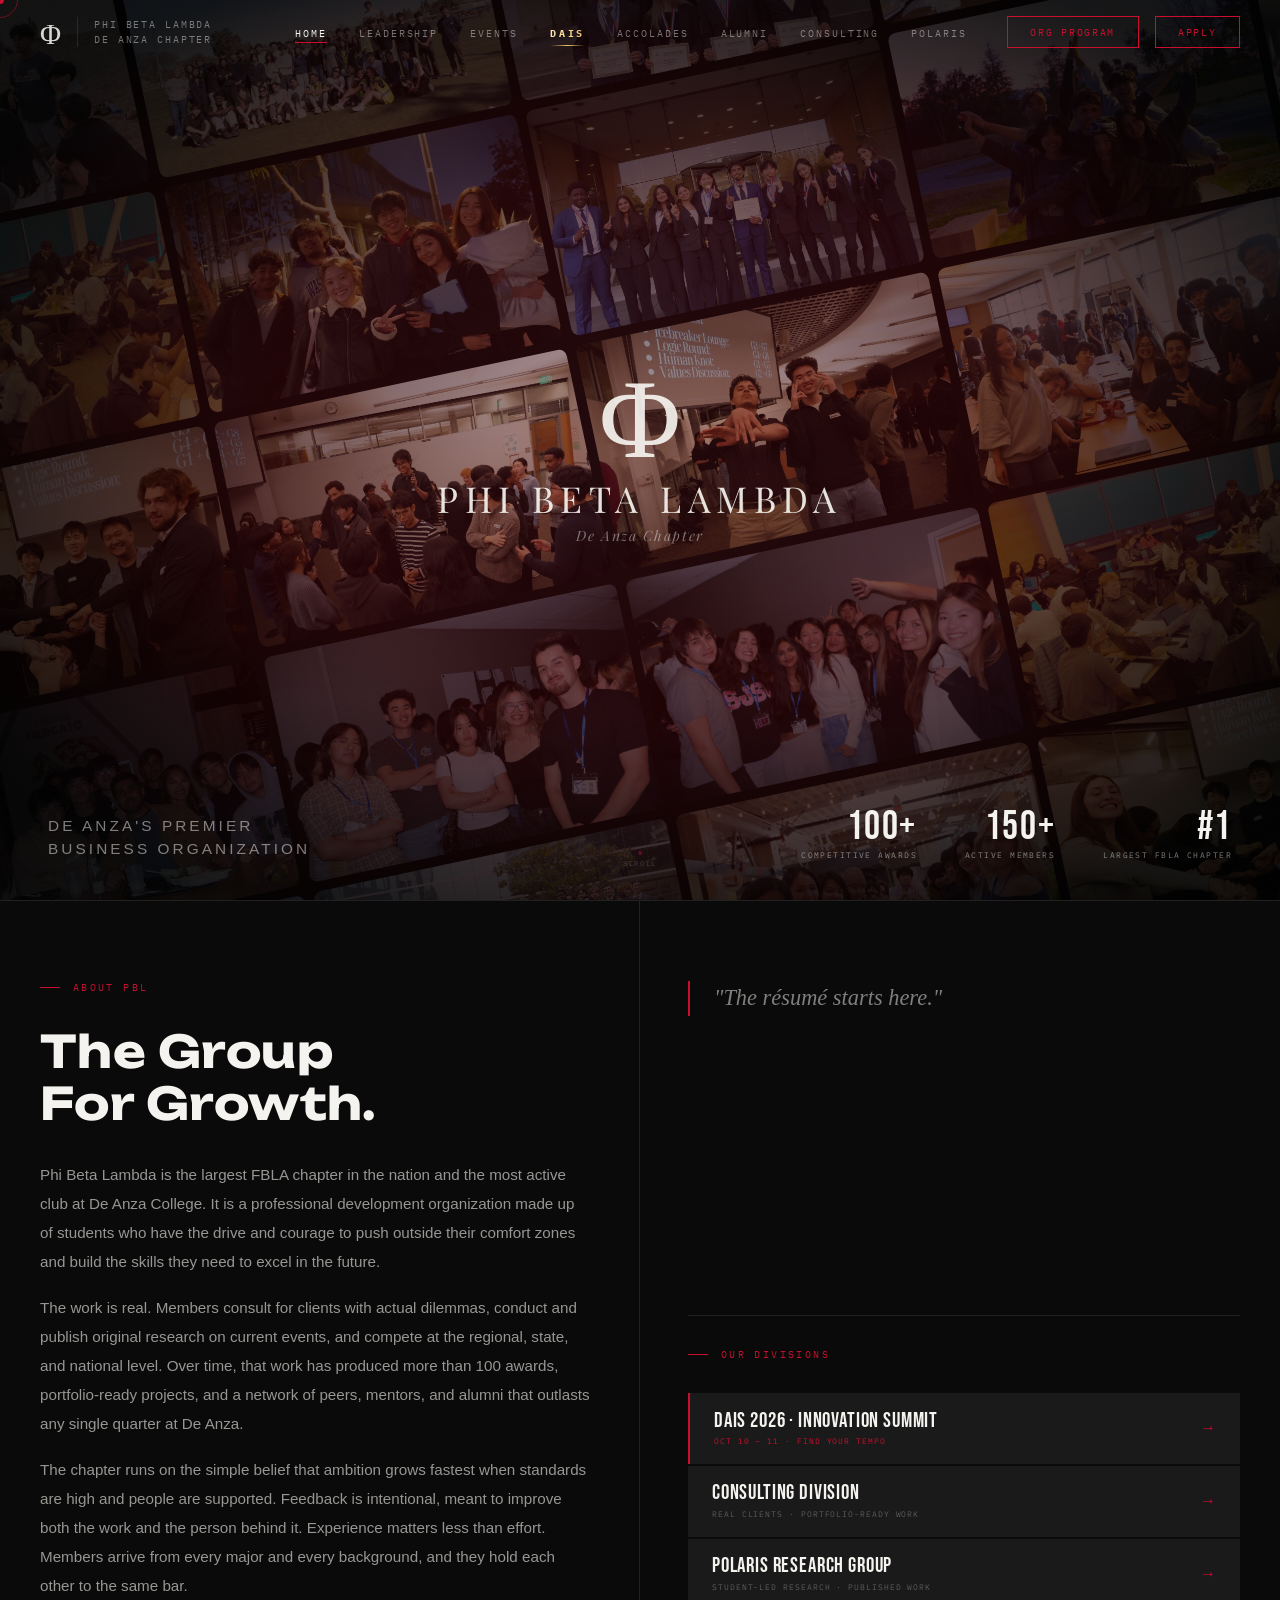
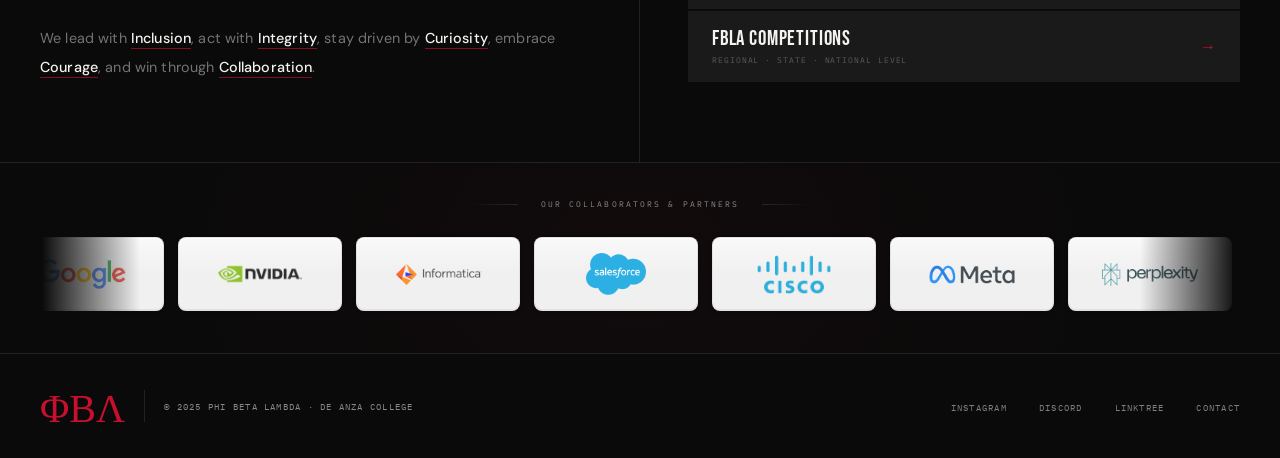
==== commit ddcdef7d: "Add files via upload" ====
--- a/index.html
+++ b/index.html
@@ -172,7 +172,7 @@
   <ul class="mob-links">
     <li><a href="index.html">Home</a></li>
     <li><a href="leadership.html">Leadership</a></li>
-    <li><a href="events.html">Events</a></li>
+    <li><a href="events.html">Events</a></li><li><a href="dais.html">DAIS</a></li>
     <li><a href="accolades.html">Accolades</a></li>
     <li><a href="alumni.html">Alumni</a></li>
     <li><a href="consulting.html">Consulting</a></li>
@@ -192,7 +192,7 @@
     <ul class="nav-links">
       <li><a id="nl-home" href="index.html">Home</a></li>
       <li><a id="nl-leadership" href="leadership.html">Leadership</a></li>
-      <li><a id="nl-events" href="events.html">Events</a></li>
+      <li><a id="nl-events" href="events.html">Events</a></li><li><a id="nl-dais" href="dais.html">DAIS</a></li>
       <li><a id="nl-accolades" href="accolades.html">Accolades</a></li>
       <li><a id="nl-alumni" href="alumni.html">Alumni</a></li>
       <li><a id="nl-consulting" href="consulting.html">Consulting</a></li>
@@ -224,8 +224,8 @@
     <div class="sep-wordmark-txt">De Anza's Premier<br>Business Organization</div>
     <div class="sep-stats">
       <div style="text-align:right"><div class="sep-stat-n">100+</div><div class="sep-stat-l">Competitive Awards</div></div>
-      <div style="text-align:right"><div class="sep-stat-n">4</div><div class="sep-stat-l">Sponsors</div></div>
-      <div style="text-align:right"><div class="sep-stat-n">∞</div><div class="sep-stat-l">Ambition</div></div>
+      <div style="text-align:right"><div class="sep-stat-n">150+</div><div class="sep-stat-l">Active Members</div></div>
+      <div style="text-align:right"><div class="sep-stat-n">#1</div><div class="sep-stat-l">Largest FBLA Chapter</div></div>
     </div>
   </div>
   <div style="position:absolute;bottom:2rem;left:50%;transform:translateX(-50%);z-index:10;opacity:.4;text-align:center">
@@ -240,7 +240,9 @@
     <div class="sec-tag">About PBL</div>
     <h2 class="sec-h">The Group<br>For Growth.</h2>
     <div class="sec-body">
-      <p>At De Anza College Phi Beta Lambda, our mission is to create a <strong>constructively critical environment</strong> that facilitates exploration, ethical decision-making, and professional development for all De Anza students. We are united by a commitment to <strong>excellence, professionalism, and growth</strong> — empowering aspiring business leaders through professional development, innovation, and collaboration. Our chapter provides an inclusive and dynamic environment where students develop real-world skills, lead with purpose, and drive positive impact in their communities and future industries.</p>
+      <p>Phi Beta Lambda is the largest FBLA chapter in the nation and the most active club at De Anza College. It is a professional development organization made up of students who have the drive and courage to push outside their comfort zones and build the skills they need to excel in the future.</p>
+      <p style="margin-top:1.1rem">The work is real. Members consult for clients with actual dilemmas, conduct and publish original research on current events, and compete at the regional, state, and national level. Over time, that work has produced more than 100 awards, portfolio-ready projects, and a network of peers, mentors, and alumni that outlasts any single quarter at De Anza.</p>
+      <p style="margin-top:1.1rem">The chapter runs on the simple belief that ambition grows fastest when standards are high and people are supported. Feedback is intentional, meant to improve both the work and the person behind it. Experience matters less than effort. Members arrive from every major and every background, and they hold each other to the same bar.</p>
 
       <!-- VALUES — inline highlight version 5 -->
       <div class="values-line">
@@ -253,6 +255,13 @@
     <div style="margin-top:2rem;border-top:1px solid var(--border);padding-top:2rem">
       <div class="sec-tag">Our Divisions</div>
       <div style="display:flex;flex-direction:column;gap:2px;margin-top:1rem">
+        <a href="dais.html" style="display:flex;align-items:center;justify-content:space-between;padding:1.1rem 1.5rem;background:var(--gray);border-left:2px solid var(--red);text-decoration:none;transition:background .2s" onmouseover="this.style.background='#222'" onmouseout="this.style.background='var(--gray)'">
+          <div>
+            <div style="font-family:'Bebas Neue',sans-serif;font-size:1.3rem;letter-spacing:.04em;color:var(--white);line-height:1">DAIS 2026 · Innovation Summit</div>
+            <div style="font-family:'IBM Plex Mono',monospace;font-size:.48rem;letter-spacing:.12em;text-transform:uppercase;color:var(--red);margin-top:.3rem">Oct 10 – 11 · Find Your Tempo</div>
+          </div>
+          <span style="font-size:1rem;color:var(--red)">→</span>
+        </a>
         <a href="consulting.html" style="display:flex;align-items:center;justify-content:space-between;padding:1.1rem 1.5rem;background:var(--gray);text-decoration:none;transition:background .2s" onmouseover="this.style.background='#222'" onmouseout="this.style.background='var(--gray)'">
           <div>
             <div style="font-family:'Bebas Neue',sans-serif;font-size:1.3rem;letter-spacing:.04em;color:var(--white);line-height:1">Consulting Division</div>
--- a/styles.css
+++ b/styles.css
@@ -208,3 +208,19 @@
   .ctl-name{font-size:.95rem}
   .ctl-desc{font-size:.78rem}
 }
+.ctl-medals{display:flex;flex-wrap:wrap;gap:.4rem;margin-top:.6rem}
+.ctl-click{cursor:pointer}
+.ctl-click .ctl-body{transition:transform .2s}
+.ctl-click:hover .ctl-body{transform:translateX(4px)}
+.ctl-click:hover .ctl-name{color:var(--red)}
+.ctl-name{transition:color .2s}
+.ctl-hint{font-family:'IBM Plex Mono',monospace;font-size:.52rem;letter-spacing:.2em;text-transform:uppercase;color:var(--gray-light);opacity:.6;margin-top:1.4rem;padding-left:1.7rem}
+.ctl-cycle-click{cursor:pointer}
+.ctl-cycle-click:hover .ctl-cycle-yr{color:var(--red)}
+.ctl-cycle-yr{transition:color .2s}
+/* DAIS nav highlight */
+#nl-dais{background:linear-gradient(90deg,#fde9b6,#f0c56a);-webkit-background-clip:text;background-clip:text;color:transparent!important;font-weight:700;letter-spacing:.3em;position:relative}
+#nl-dais::after{content:'';position:absolute;left:0;right:0;bottom:-6px;height:1px;background:linear-gradient(90deg,transparent,#f0c56a,transparent)}
+#nl-dais.active{border-bottom:none;padding-bottom:0}
+#nl-dais.active::after{height:2px;background:linear-gradient(90deg,#fde9b6,#f0c56a)}
+.mob-links a[href="dais.html"]{background:linear-gradient(90deg,#fde9b6,#f0c56a);-webkit-background-clip:text;background-clip:text;color:transparent;display:inline-block}
